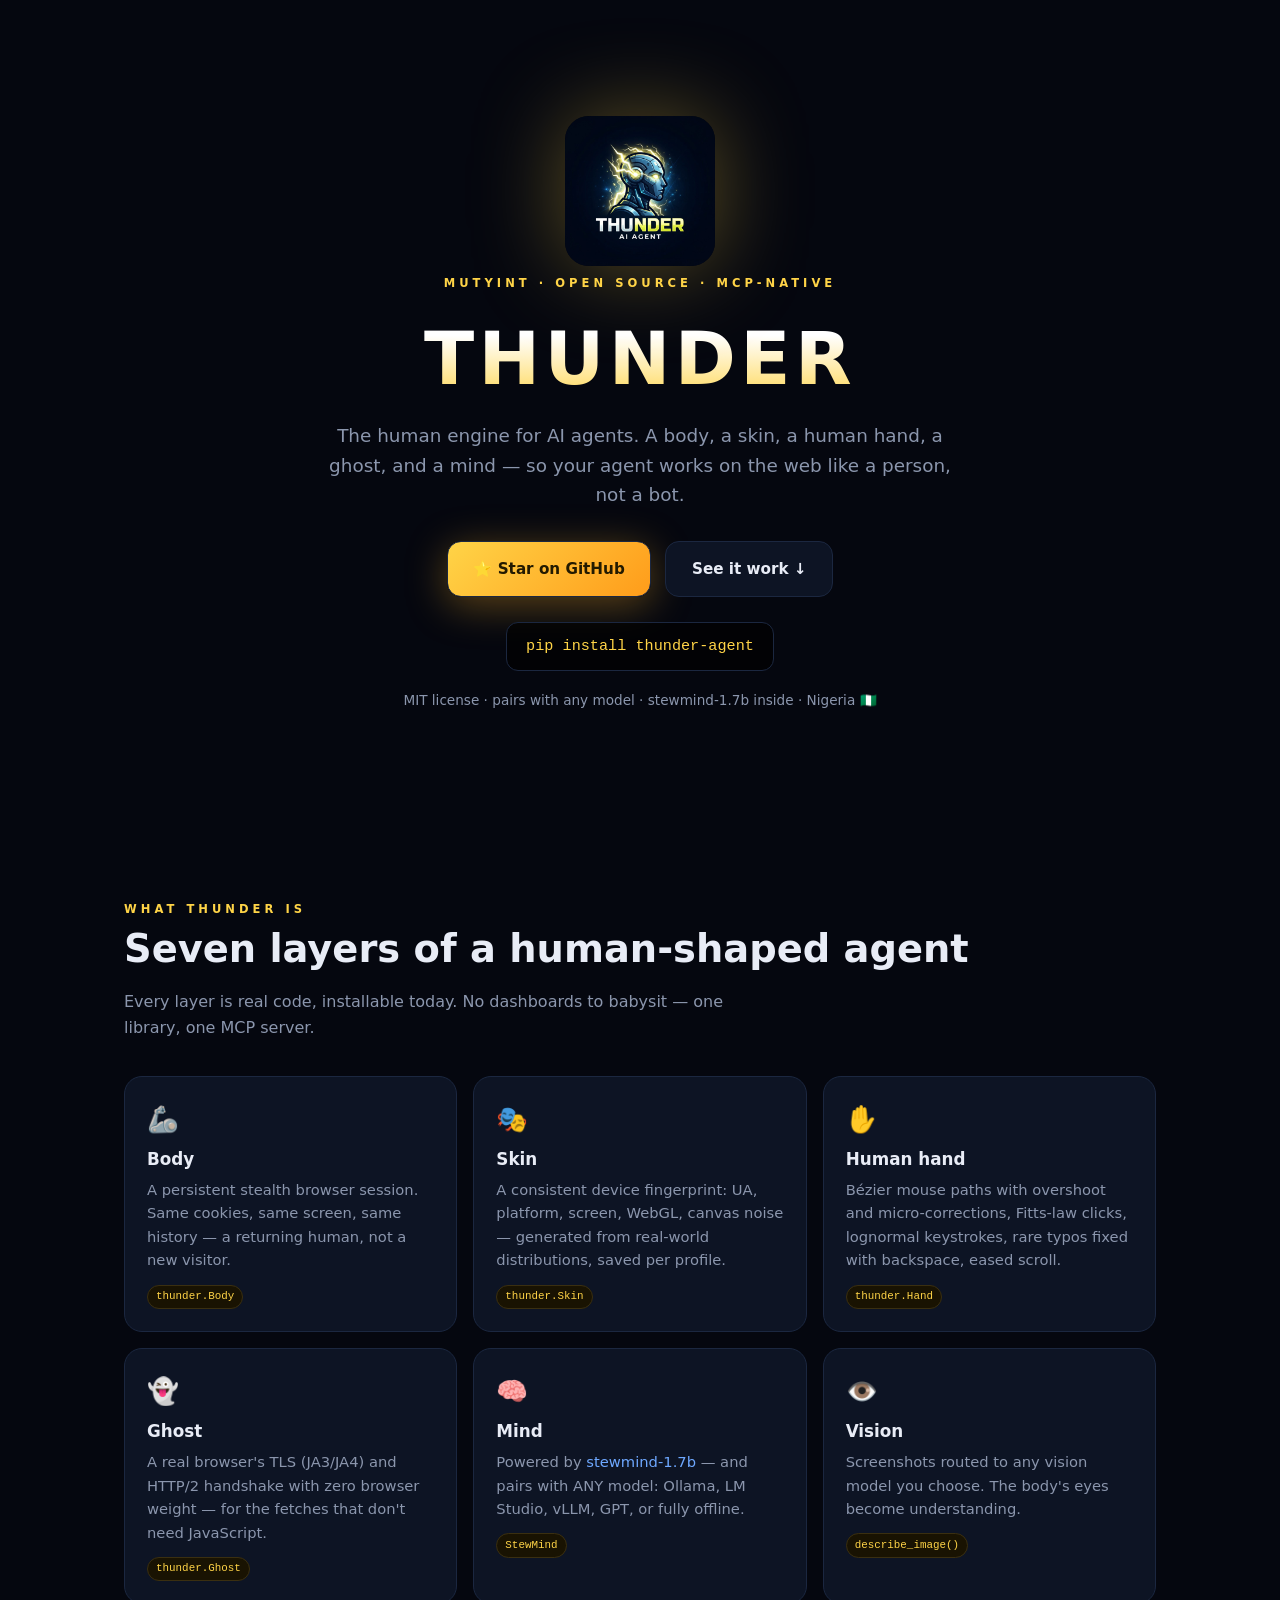
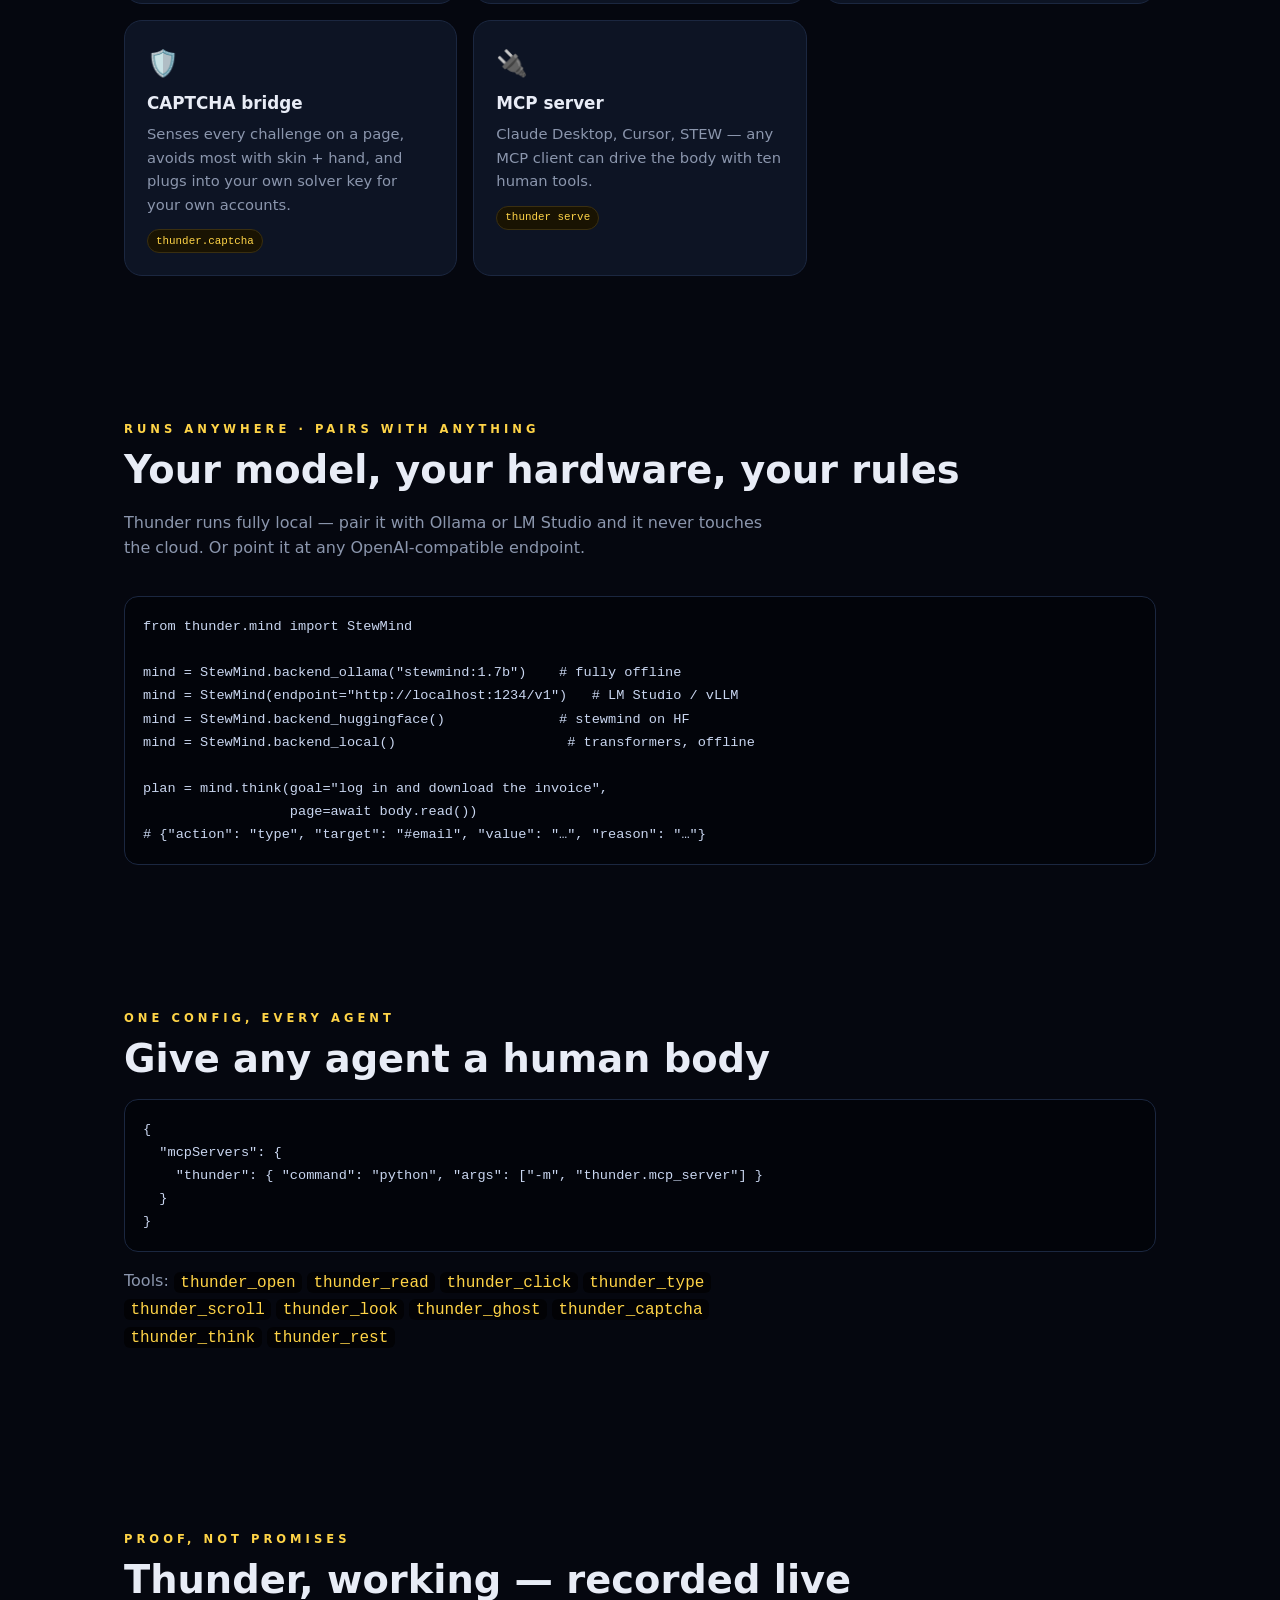
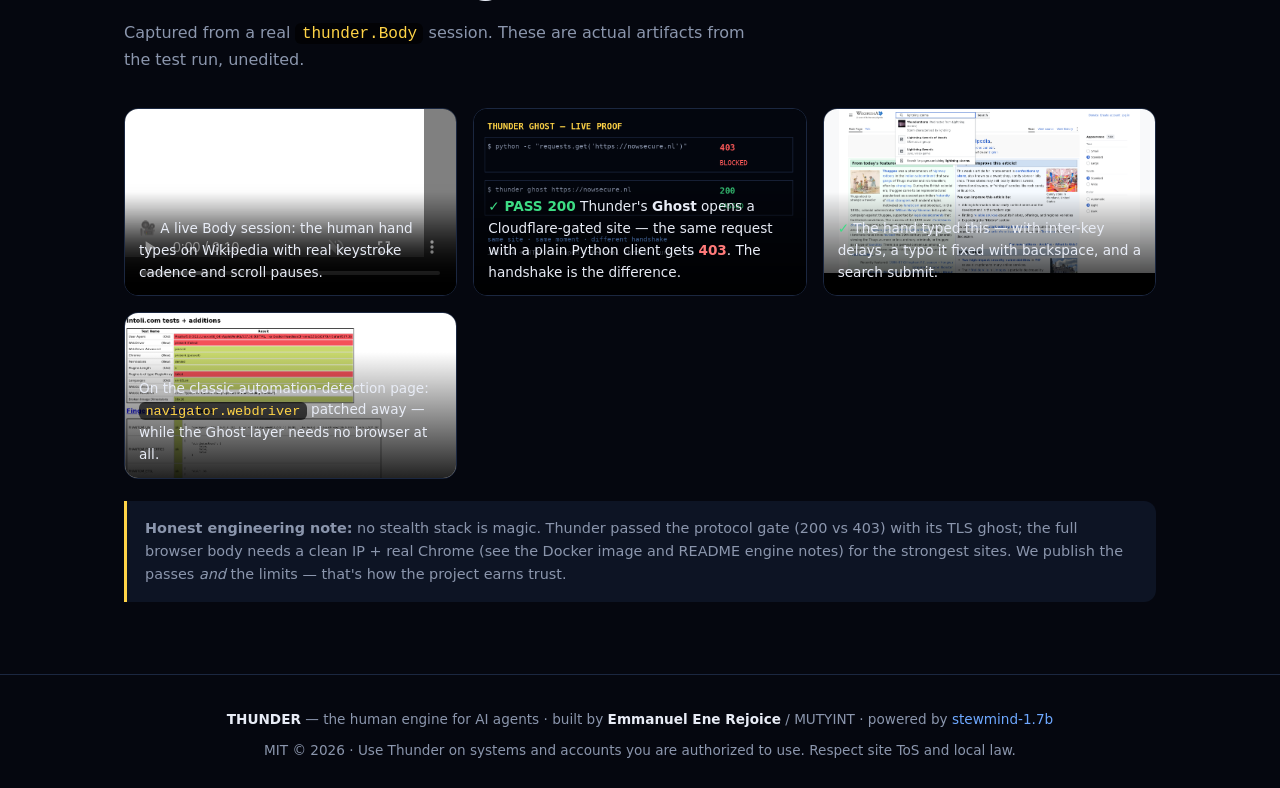
==== index.html @ de467d49 "thunder site" ====
<!DOCTYPE html>
<html lang="en">
<head>
<meta charset="utf-8">
<meta name="viewport" content="width=device-width, initial-scale=1">
<title>THUNDER — The Human Engine for AI Agents</title>
<meta name="description" content="Thunder gives AI agents a human body: a stealth browser, a human hand, a browser-true TLS ghost, a CAPTCHA bridge, and a mind powered by stewmind-1.7b. MCP-native. Open source.">
<link rel="icon" href="assets/thunder-logo.png">
<style>
  :root{
    --bg:#05070f; --bg2:#0a0f1e; --panel:#0d1424; --line:#1b2740;
    --txt:#e8ecf6; --dim:#8b96ad; --bolt:#ffd447; --volt:#6ea8ff; --ok:#3ddc84;
    --mono: ui-monospace,Menlo,Consolas,monospace;
  }
  *{margin:0;padding:0;box-sizing:border-box}
  html{scroll-behavior:smooth}
  body{background:var(--bg);color:var(--txt);font-family:Inter,system-ui,-apple-system,Segoe UI,sans-serif;line-height:1.6;overflow-x:hidden}
  .wrap{max-width:1080px;margin:0 auto;padding:0 24px}
  a{color:var(--volt);text-decoration:none}
  a:hover{color:var(--bolt)}
  .kicker{letter-spacing:.35em;font-size:.72rem;color:var(--bolt);text-transform:uppercase;font-weight:700}
  /* ── hero ─────────────────────────────── */
  header{position:relative;min-height:92vh;display:flex;align-items:center;text-align:center;overflow:hidden}
  #storm{position:absolute;inset:0;z-index:0}
  .hero-in{position:relative;z-index:2;width:100%}
  .hero-in img.logo{width:150px;border-radius:24px;box-shadow:0 0 90px rgba(255,212,71,.35);animation:pulse 4s ease-in-out infinite}
  @keyframes pulse{50%{transform:scale(1.04);box-shadow:0 0 140px rgba(255,212,71,.55)}}
  h1{font-size:clamp(2.4rem,7vw,4.6rem);font-weight:900;letter-spacing:.06em;margin:.5rem 0 .2rem;
     background:linear-gradient(180deg,#fff 30%,#ffd447 90%);-webkit-background-clip:text;background-clip:text;color:transparent}
  .tag{color:var(--dim);font-size:1.15rem;max-width:640px;margin:0 auto}
  .cta{margin-top:2rem;display:flex;gap:14px;justify-content:center;flex-wrap:wrap}
  .btn{padding:.9rem 1.6rem;border-radius:14px;font-weight:700;font-size:.95rem;transition:.2s;border:1px solid var(--line)}
  .btn.primary{background:linear-gradient(135deg,#ffd447,#ff9c1a);color:#231a00;box-shadow:0 8px 40px rgba(255,180,40,.35)}
  .btn.primary:hover{transform:translateY(-2px)}
  .btn.ghost{background:var(--panel);color:var(--txt)}
  .btn.ghost:hover{border-color:var(--bolt)}
  .install{margin-top:1.6rem;display:inline-block;font-family:var(--mono);background:#000a; border:1px solid var(--line);padding:.7rem 1.2rem;border-radius:12px;color:var(--bolt);font-size:.95rem}
  .badges{margin-top:1.2rem;color:var(--dim);font-size:.85rem}
  /* ── sections ─────────────────────────── */
  section{padding:72px 0}
  h2{font-size:clamp(1.6rem,4vw,2.4rem);font-weight:850;margin-bottom:.6rem}
  .sub{color:var(--dim);max-width:640px;margin-bottom:2.2rem}
  .grid{display:grid;grid-template-columns:repeat(auto-fit,minmax(280px,1fr));gap:16px}
  .card{background:var(--panel);border:1px solid var(--line);border-radius:18px;padding:22px;transition:.25s}
  .card:hover{transform:translateY(-4px);border-color:#2b3f6e;box-shadow:0 18px 50px #0009}
  .card .emoji{font-size:1.6rem}
  .card h3{font-size:1.05rem;margin:.4rem 0 .3rem}
  .card p{color:var(--dim);font-size:.92rem}
  .tagchip{display:inline-block;font-family:var(--mono);font-size:.68rem;color:var(--bolt);border:1px solid #3a2f10;background:#191302;padding:.15rem .5rem;border-radius:99px;margin-top:.8rem}
  pre{background:#02040a;border:1px solid var(--line);border-radius:14px;padding:18px;overflow:auto;font-family:var(--mono);font-size:.85rem;color:#c9d6f0;line-height:1.7}
  code.inline{font-family:var(--mono);color:var(--bolt);background:#000a;padding:.1rem .4rem;border-radius:6px}
  /* ── proofs ──────────────────────────── */
  .shots{display:grid;grid-template-columns:repeat(auto-fit,minmax(260px,1fr));gap:16px}
  .shot{position:relative;border-radius:14px;overflow:hidden;border:1px solid var(--line);background:#000}
  .shot img,.shot video{width:100%;display:block}
  .shot .cap{position:absolute;bottom:0;left:0;right:0;background:linear-gradient(transparent,#000d);padding:26px 14px 12px;font-size:.85rem}
  .ok-chip{color:var(--ok);font-weight:700}
  .fail-chip{color:#ff7a7a;font-weight:700}
  video{filter:saturate(1.1)}
  .note{border-left:3px solid var(--bolt);background:var(--panel);padding:16px 18px;border-radius:0 12px 12px 0;color:var(--dim);font-size:.9rem;margin-top:1.4rem}
  footer{border-top:1px solid var(--line);padding:34px 0;color:var(--dim);font-size:.85rem;text-align:center}
  footer b{color:var(--txt)}
  .float{animation:float 7s ease-in-out infinite}
  @keyframes float{50%{transform:translateY(-12px)}}
</style>
</head>
<body>
<canvas id="storm"></canvas>
<header>
  <div class="wrap hero-in">
    <img class="logo float" src="assets/thunder-logo.png" alt="Thunder logo">
    <div class="kicker">MUTYINT · OPEN SOURCE · MCP-NATIVE</div>
    <h1>THUNDER</h1>
    <p class="tag">The human engine for AI agents. A body, a skin, a human hand, a ghost, and a mind — so your agent works on the web like a person, not a bot.</p>
    <div class="cta">
      <a class="btn primary" href="https://github.com/emmanuelerogian723-alt/thunder" target="_blank">⭐ Star on GitHub</a>
      <a class="btn ghost" href="#proofs">See it work ↓</a>
    </div>
    <div class="install">pip install thunder-agent</div>
    <div class="badges">MIT license · pairs with any model · stewmind-1.7b inside · Nigeria 🇳🇬</div>
  </div>
</header>

<section id="layers">
  <div class="wrap">
    <div class="kicker">WHAT THUNDER IS</div>
    <h2>Seven layers of a human-shaped agent</h2>
    <p class="sub">Every layer is real code, installable today. No dashboards to babysit — one library, one MCP server.</p>
    <div class="grid">
      <div class="card"><div class="emoji">🦾</div><h3>Body</h3><p>A persistent stealth browser session. Same cookies, same screen, same history — a returning human, not a new visitor.</p><span class="tagchip">thunder.Body</span></div>
      <div class="card"><div class="emoji">🎭</div><h3>Skin</h3><p>A consistent device fingerprint: UA, platform, screen, WebGL, canvas noise — generated from real-world distributions, saved per profile.</p><span class="tagchip">thunder.Skin</span></div>
      <div class="card"><div class="emoji">✋</div><h3>Human hand</h3><p>Bézier mouse paths with overshoot and micro-corrections, Fitts-law clicks, lognormal keystrokes, rare typos fixed with backspace, eased scroll.</p><span class="tagchip">thunder.Hand</span></div>
      <div class="card"><div class="emoji">👻</div><h3>Ghost</h3><p>A real browser's TLS (JA3/JA4) and HTTP/2 handshake with zero browser weight — for the fetches that don't need JavaScript.</p><span class="tagchip">thunder.Ghost</span></div>
      <div class="card"><div class="emoji">🧠</div><h3>Mind</h3><p>Powered by <a href="https://huggingface.co/Erog0291/stewmind-1.7b" target="_blank">stewmind-1.7b</a> — and pairs with ANY model: Ollama, LM Studio, vLLM, GPT, or fully offline.</p><span class="tagchip">StewMind</span></div>
      <div class="card"><div class="emoji">👁️</div><h3>Vision</h3><p>Screenshots routed to any vision model you choose. The body's eyes become understanding.</p><span class="tagchip">describe_image()</span></div>
      <div class="card"><div class="emoji">🛡️</div><h3>CAPTCHA bridge</h3><p>Senses every challenge on a page, avoids most with skin + hand, and plugs into your own solver key for your own accounts.</p><span class="tagchip">thunder.captcha</span></div>
      <div class="card"><div class="emoji">🔌</div><h3>MCP server</h3><p>Claude Desktop, Cursor, STEW — any MCP client can drive the body with ten human tools.</p><span class="tagchip">thunder serve</span></div>
    </div>
  </div>
</section>

<section id="pair">
  <div class="wrap">
    <div class="kicker">RUNS ANYWHERE · PAIRS WITH ANYTHING</div>
    <h2>Your model, your hardware, your rules</h2>
    <p class="sub">Thunder runs fully local — pair it with Ollama or LM Studio and it never touches the cloud. Or point it at any OpenAI-compatible endpoint.</p>
    <pre>from thunder.mind import StewMind

mind = StewMind.backend_ollama("stewmind:1.7b")    # fully offline
mind = StewMind(endpoint="http://localhost:1234/v1")   # LM Studio / vLLM
mind = StewMind.backend_huggingface()              # stewmind on HF
mind = StewMind.backend_local()                     # transformers, offline

plan = mind.think(goal="log in and download the invoice",
                  page=await body.read())
# {"action": "type", "target": "#email", "value": "…", "reason": "…"}</pre>
  </div>
</section>

<section id="mcp">
  <div class="wrap">
    <div class="kicker">ONE CONFIG, EVERY AGENT</div>
    <h2>Give any agent a human body</h2>
    <pre>{
  "mcpServers": {
    "thunder": { "command": "python", "args": ["-m", "thunder.mcp_server"] }
  }
}</pre>
    <p class="sub" style="margin-top:1rem">Tools: <code class="inline">thunder_open</code> <code class="inline">thunder_read</code> <code class="inline">thunder_click</code> <code class="inline">thunder_type</code> <code class="inline">thunder_scroll</code> <code class="inline">thunder_look</code> <code class="inline">thunder_ghost</code> <code class="inline">thunder_captcha</code> <code class="inline">thunder_think</code> <code class="inline">thunder_rest</code></p>
  </div>
</section>

<section id="proofs">
  <div class="wrap">
    <div class="kicker">PROOF, NOT PROMISES</div>
    <h2>Thunder, working — recorded live</h2>
    <p class="sub">Captured from a real <code class="inline">thunder.Body</code> session. These are actual artifacts from the test run, unedited.</p>
    <div class="shots">
      <div class="shot"><video src="assets/thunder_session.webm" controls muted playsinline></video><div class="cap">🎥 A live Body session: the human hand types on Wikipedia with real keystroke cadence and scroll pauses.</div></div>
      <div class="shot"><img src="assets/proof_cloudflare.png" alt="ghost vs plain client"><div class="cap"><span class="ok-chip">✓ PASS 200</span> Thunder's <b>Ghost</b> opens a Cloudflare-gated site — the same request with a plain Python client gets <span class="fail-chip">403</span>. The handshake is the difference.</div></div>
      <div class="shot"><img src="assets/proof_hand.png" alt="human hand typing"><div class="cap"><span class="ok-chip">✓</span> The hand typed this — with inter-key delays, a typo it fixed with backspace, and a search submit.</div></div>
      <div class="shot"><img src="assets/proof_detection.png" alt="detection page"><div class="cap">On the classic automation-detection page: <code class="inline">navigator.webdriver</code> patched away — while the Ghost layer needs no browser at all.</div></div>
    </div>
    <div class="note"><b>Honest engineering note:</b> no stealth stack is magic. Thunder passed the protocol gate (200 vs 403) with its TLS ghost; the full browser body needs a clean IP + real Chrome (see the Docker image and README engine notes) for the strongest sites. We publish the passes <i>and</i> the limits — that's how the project earns trust.</div>
  </div>
</section>

<footer>
  <div class="wrap">
    <p><b>THUNDER</b> — the human engine for AI agents · built by <b>Emmanuel Ene Rejoice</b> / MUTYINT · powered by <a href="https://huggingface.co/Erog0291/stewmind-1.7b" target="_blank">stewmind-1.7b</a></p>
    <p style="margin-top:.6rem">MIT © 2026 · Use Thunder on systems and accounts you are authorized to use. Respect site ToS and local law.</p>
  </div>
</footer>

<script>
// ── animated storm behind the hero ──────────────────────────
const cv = document.getElementById('storm'), ctx = cv.getContext('2d');
let bolts = [], W, H;
function resize(){ W = cv.width = innerWidth; H = cv.height = document.querySelector('header').offsetHeight; }
addEventListener('resize', resize); resize();
function spawnBolt(){
  const x = Math.random()*W;
  const pts = [[x, 0]]; let px = x, py = 0;
  while (py < H){ py += 24 + Math.random()*40; px += (Math.random()-0.5)*70; pts.push([px, py]); }
  bolts.push({pts, life: 1});
  if (Math.random() < 0.4) setTimeout(spawnBolt, 90);
}
function tick(){
  ctx.clearRect(0,0,W,H);
  ctx.globalCompositeOperation = 'lighter';
  bolts = bolts.filter(b => b.life > 0);
  for (const b of bolts){
    ctx.beginPath();
    b.pts.forEach(([x,y],i) => i ? ctx.lineTo(x,y) : ctx.moveTo(x,y));
    ctx.strokeStyle = `rgba(255,212,71,${b.life*0.55})`;
    ctx.lineWidth = 2; ctx.shadowColor = '#ffd447'; ctx.shadowBlur = 18;
    ctx.stroke();
    b.life -= 0.03;
  }
  ctx.shadowBlur = 0;
  requestAnimationFrame(tick);
}
setInterval(() => Math.random() < 0.5 && spawnBolt(), 900);
tick();
</script>
</body>
</html>
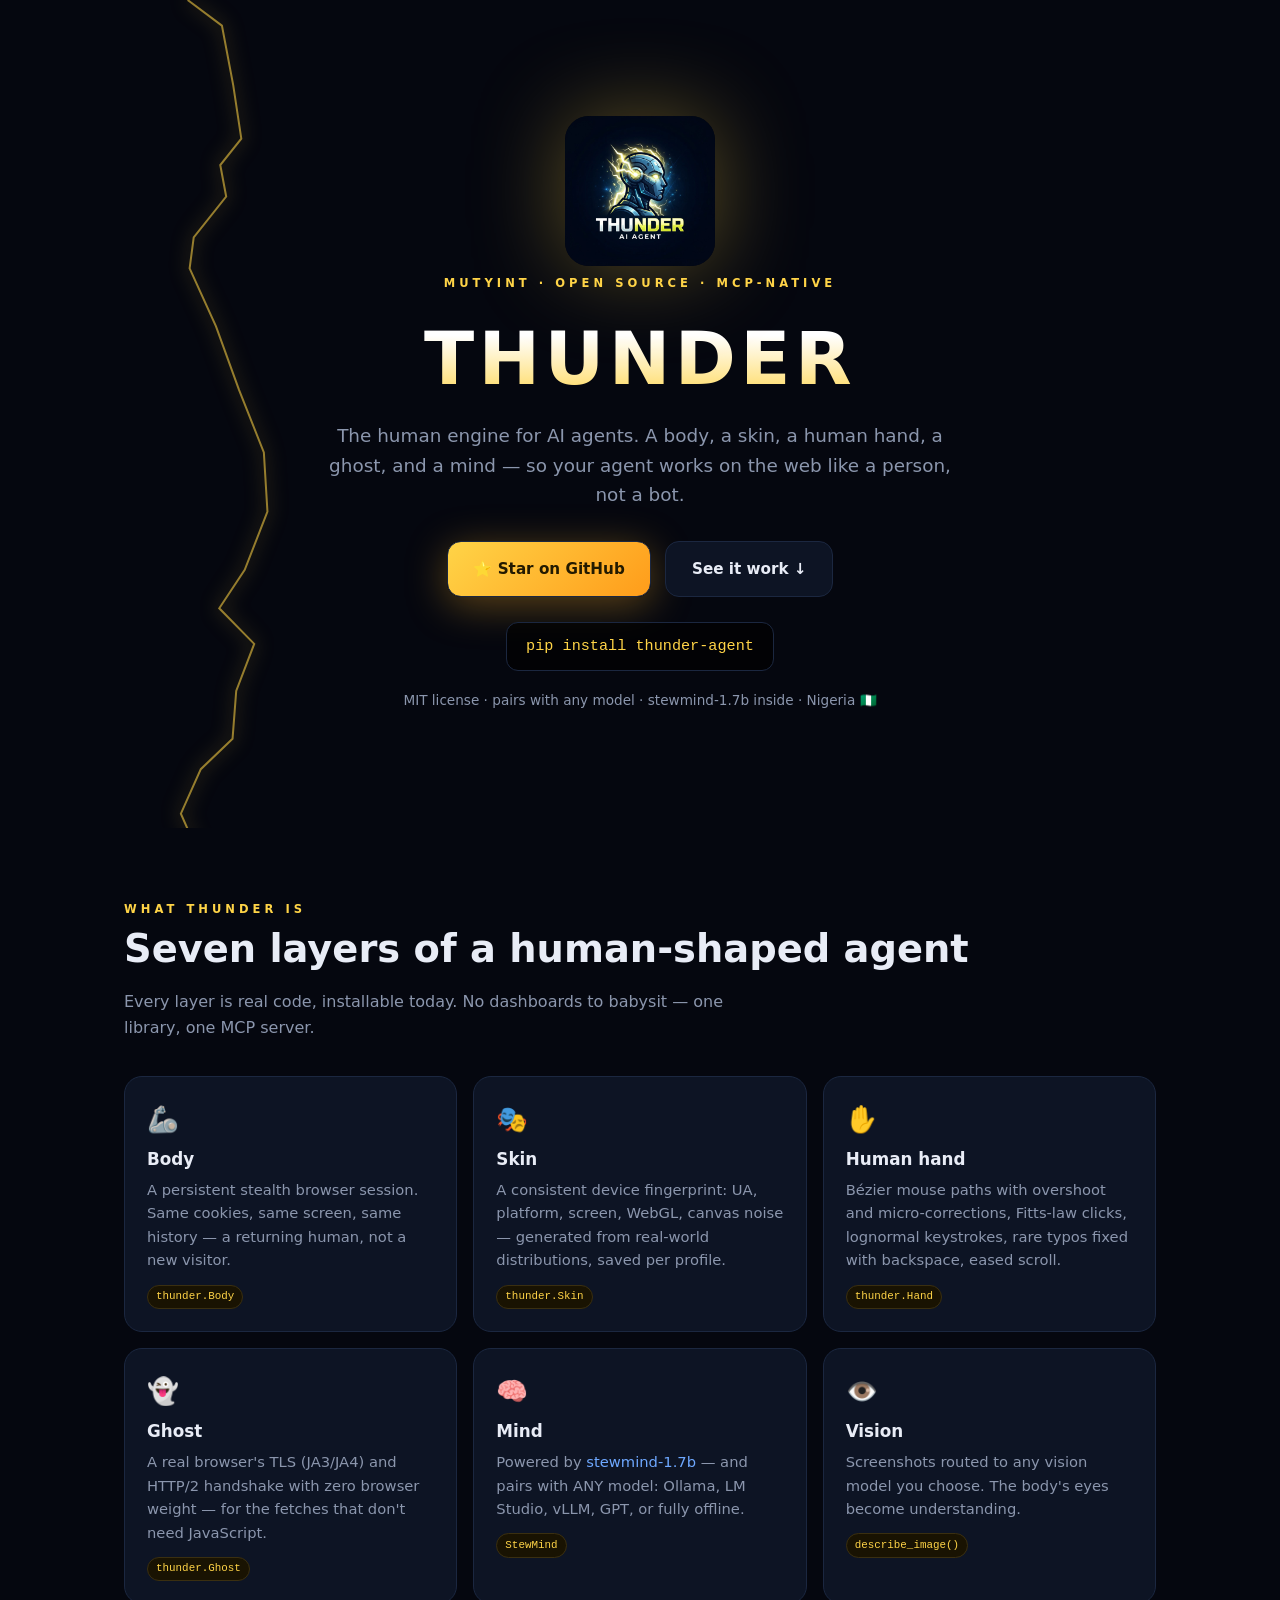
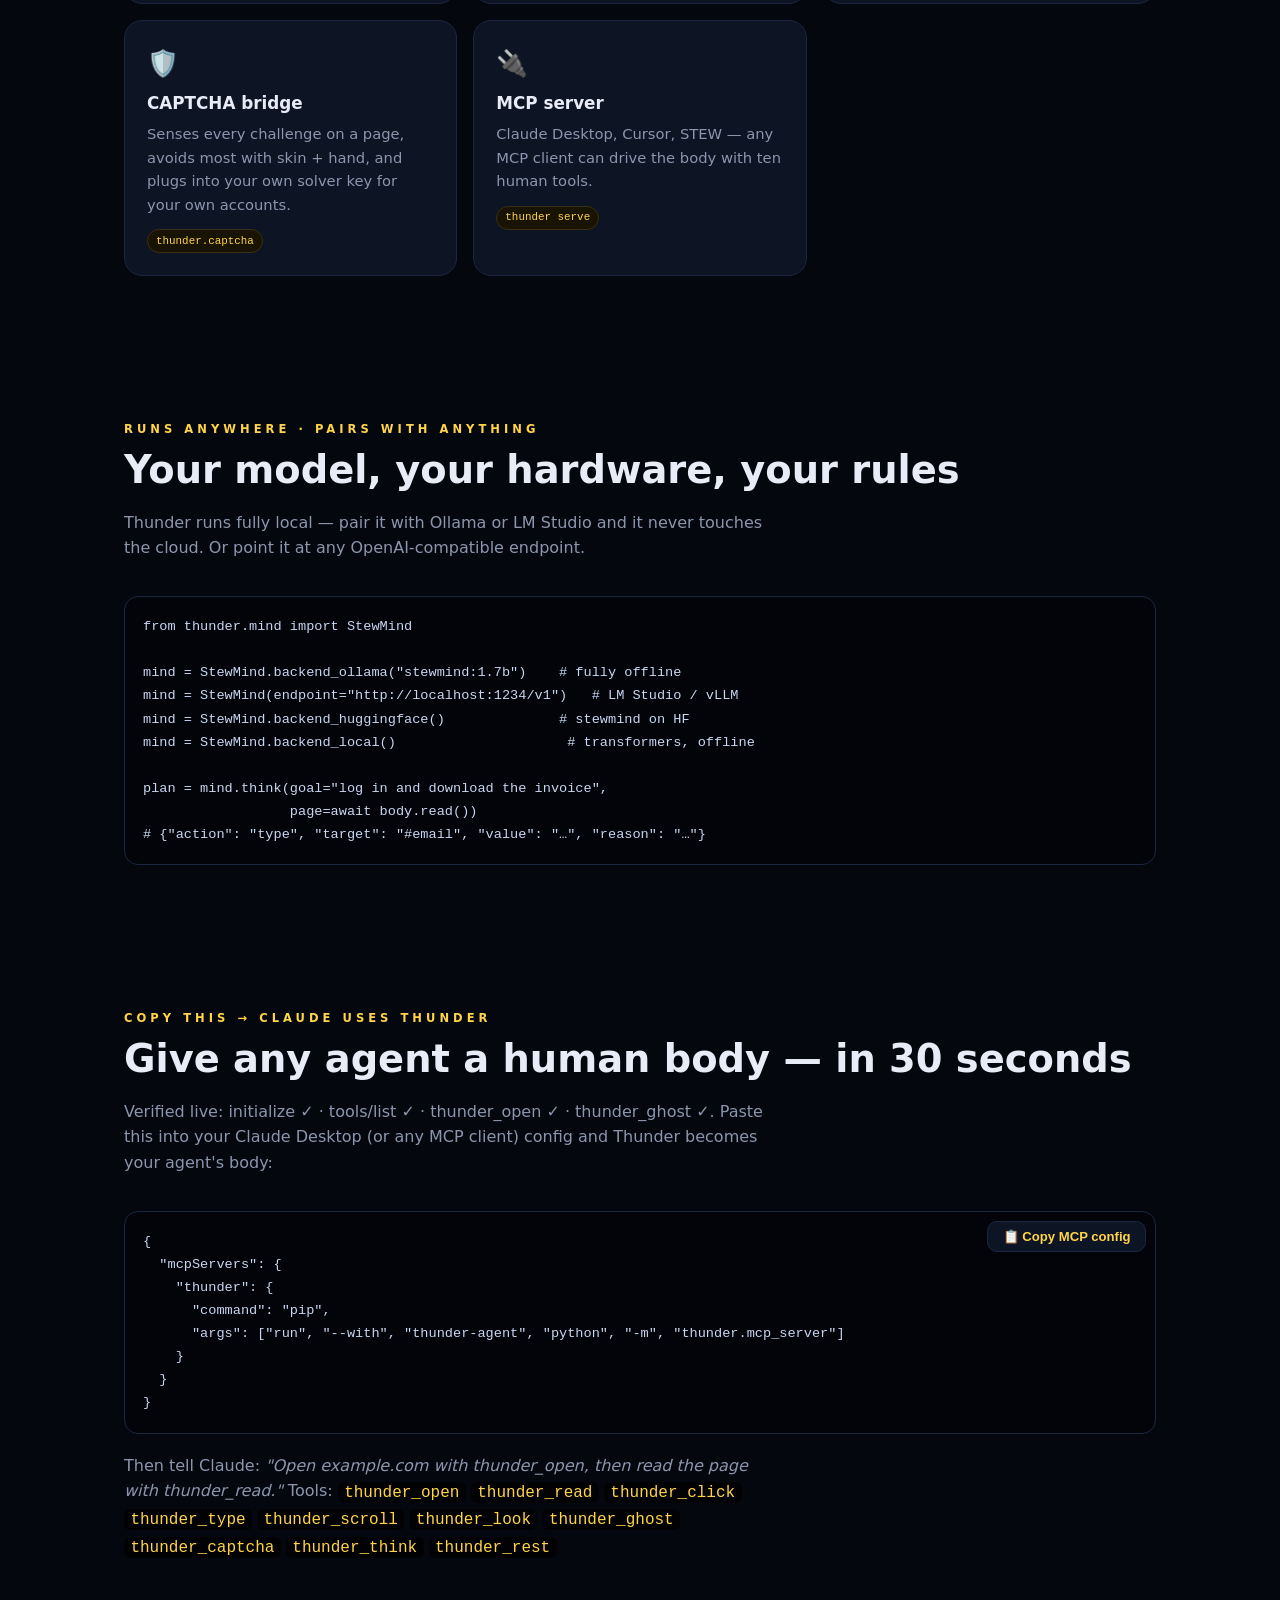
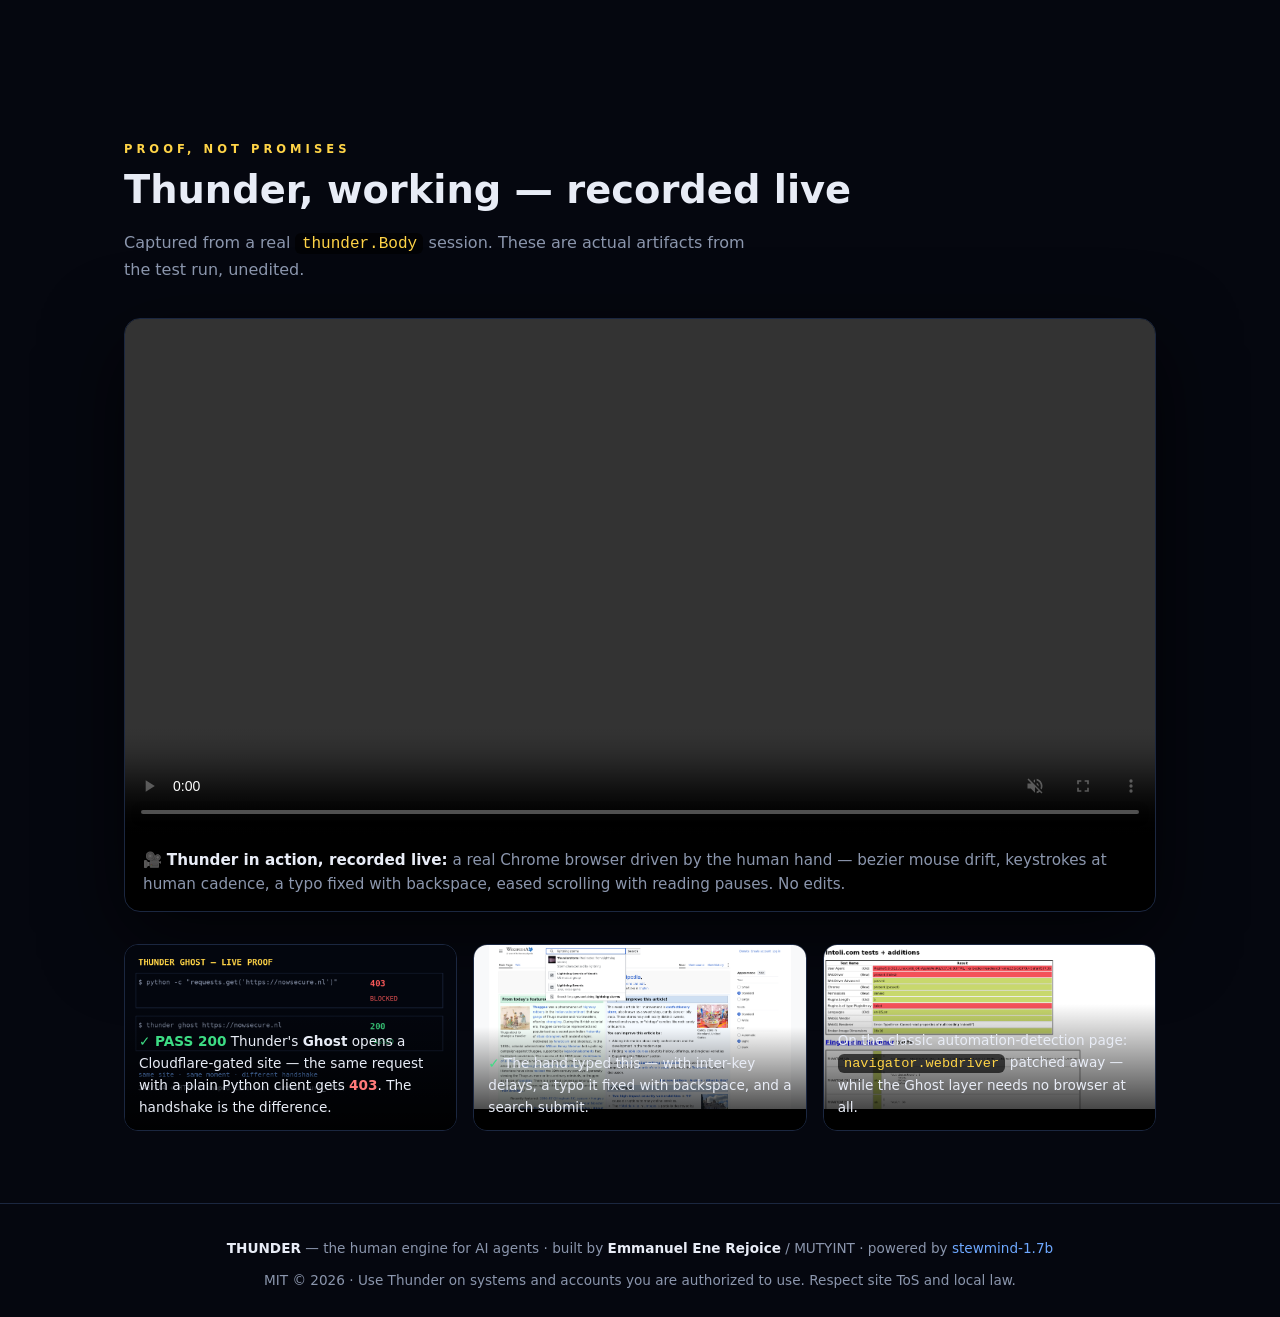
==== commit 0a06b0b1: "bigger video, no caption overlay, copyable MCP config" ====
--- a/index.html
+++ b/index.html
@@ -119,31 +119,53 @@
 
 <section id="mcp">
   <div class="wrap">
-    <div class="kicker">ONE CONFIG, EVERY AGENT</div>
-    <h2>Give any agent a human body</h2>
-    <pre>{
+    <div class="kicker">COPY THIS → CLAUDE USES THUNDER</div>
+    <h2>Give any agent a human body — in 30 seconds</h2>
+    <p class="sub">Verified live: initialize ✓ · tools/list ✓ · thunder_open ✓ · thunder_ghost ✓. Paste this into your Claude Desktop (or any MCP client) config and Thunder becomes your agent's body:</p>
+    <div class="copypaste"><pre id="mcpcfg">{
   "mcpServers": {
-    "thunder": { "command": "python", "args": ["-m", "thunder.mcp_server"] }
+    "thunder": {
+      "command": "pip",
+      "args": ["run", "--with", "thunder-agent", "python", "-m", "thunder.mcp_server"]
+    }
   }
-}</pre>
-    <p class="sub" style="margin-top:1rem">Tools: <code class="inline">thunder_open</code> <code class="inline">thunder_read</code> <code class="inline">thunder_click</code> <code class="inline">thunder_type</code> <code class="inline">thunder_scroll</code> <code class="inline">thunder_look</code> <code class="inline">thunder_ghost</code> <code class="inline">thunder_captcha</code> <code class="inline">thunder_think</code> <code class="inline">thunder_rest</code></p>
-  </div>
-</section>
+}</pre><button class="copybtn" onclick="copyCfg()">📋 Copy MCP config</button></div>
+    <p class="sub" style="margin-top:1.2rem">Then tell Claude: <i>"Open example.com with thunder_open, then read the page with thunder_read."</i> Tools: <code class="inline">thunder_open</code> <code class="inline">thunder_read</code> <code class="inline">thunder_click</code> <code class="inline">thunder_type</code> <code class="inline">thunder_scroll</code> <code class="inline">thunder_look</code> <code class="inline">thunder_ghost</code> <code class="inline">thunder_captcha</code> <code class="inline">thunder_think</code> <code class="inline">thunder_rest</code></p>
+  </div>
+  <style>
+    .copypaste{position:relative}
+    .copybtn{position:absolute;top:10px;right:10px;background:#0d1424;border:1px solid #1b2740;color:#ffd447;padding:.45rem .9rem;border-radius:10px;font-weight:700;cursor:pointer;font-size:.82rem}
+    .copybtn:hover{border-color:#ffd447}
+  </style>
+  <script>
+    function copyCfg(){
+      navigator.clipboard.writeText(document.getElementById('mcpcfg').textContent.trim());
+      const b=document.querySelector('.copybtn'); b.textContent='✓ Copied!';
+      setTimeout(()=>b.textContent='📋 Copy MCP config',1600);
+    }
+  </script>
+</section></section>
 
 <section id="proofs">
   <div class="wrap">
     <div class="kicker">PROOF, NOT PROMISES</div>
     <h2>Thunder, working — recorded live</h2>
     <p class="sub">Captured from a real <code class="inline">thunder.Body</code> session. These are actual artifacts from the test run, unedited.</p>
+    <div class="bigvideo">
+      <video src="assets/thunder_action.mp4" controls muted playsinline loop></video>
+      <p class="vidcap">🎥 <b>Thunder in action, recorded live:</b> a real Chrome browser driven by the human hand — bezier mouse drift, keystrokes at human cadence, a typo fixed with backspace, eased scrolling with reading pauses. No edits.</p>
+    </div>
+    <style>
+      .bigvideo{margin:1.4rem 0 2rem;border-radius:16px;overflow:hidden;border:1px solid #1b2740;background:#000;box-shadow:0 24px 80px #000a}
+      .bigvideo video{width:100%;display:block;min-height:auto}
+      .vidcap{color:#8b96ad;font-size:.95rem;padding:14px 18px;margin:0}
+      .vidcap b{color:#e8ecf6}
+    </style>
     <div class="shots">
-      <div class="shot"><video src="assets/thunder_session.webm" controls muted playsinline></video><div class="cap">🎥 A live Body session: the human hand types on Wikipedia with real keystroke cadence and scroll pauses.</div></div>
       <div class="shot"><img src="assets/proof_cloudflare.png" alt="ghost vs plain client"><div class="cap"><span class="ok-chip">✓ PASS 200</span> Thunder's <b>Ghost</b> opens a Cloudflare-gated site — the same request with a plain Python client gets <span class="fail-chip">403</span>. The handshake is the difference.</div></div>
       <div class="shot"><img src="assets/proof_hand.png" alt="human hand typing"><div class="cap"><span class="ok-chip">✓</span> The hand typed this — with inter-key delays, a typo it fixed with backspace, and a search submit.</div></div>
       <div class="shot"><img src="assets/proof_detection.png" alt="detection page"><div class="cap">On the classic automation-detection page: <code class="inline">navigator.webdriver</code> patched away — while the Ghost layer needs no browser at all.</div></div>
-    </div>
-    <div class="note"><b>Honest engineering note:</b> no stealth stack is magic. Thunder passed the protocol gate (200 vs 403) with its TLS ghost; the full browser body needs a clean IP + real Chrome (see the Docker image and README engine notes) for the strongest sites. We publish the passes <i>and</i> the limits — that's how the project earns trust.</div>
-  </div>
-</section>
+    </div></section>
 
 <footer>
   <div class="wrap">
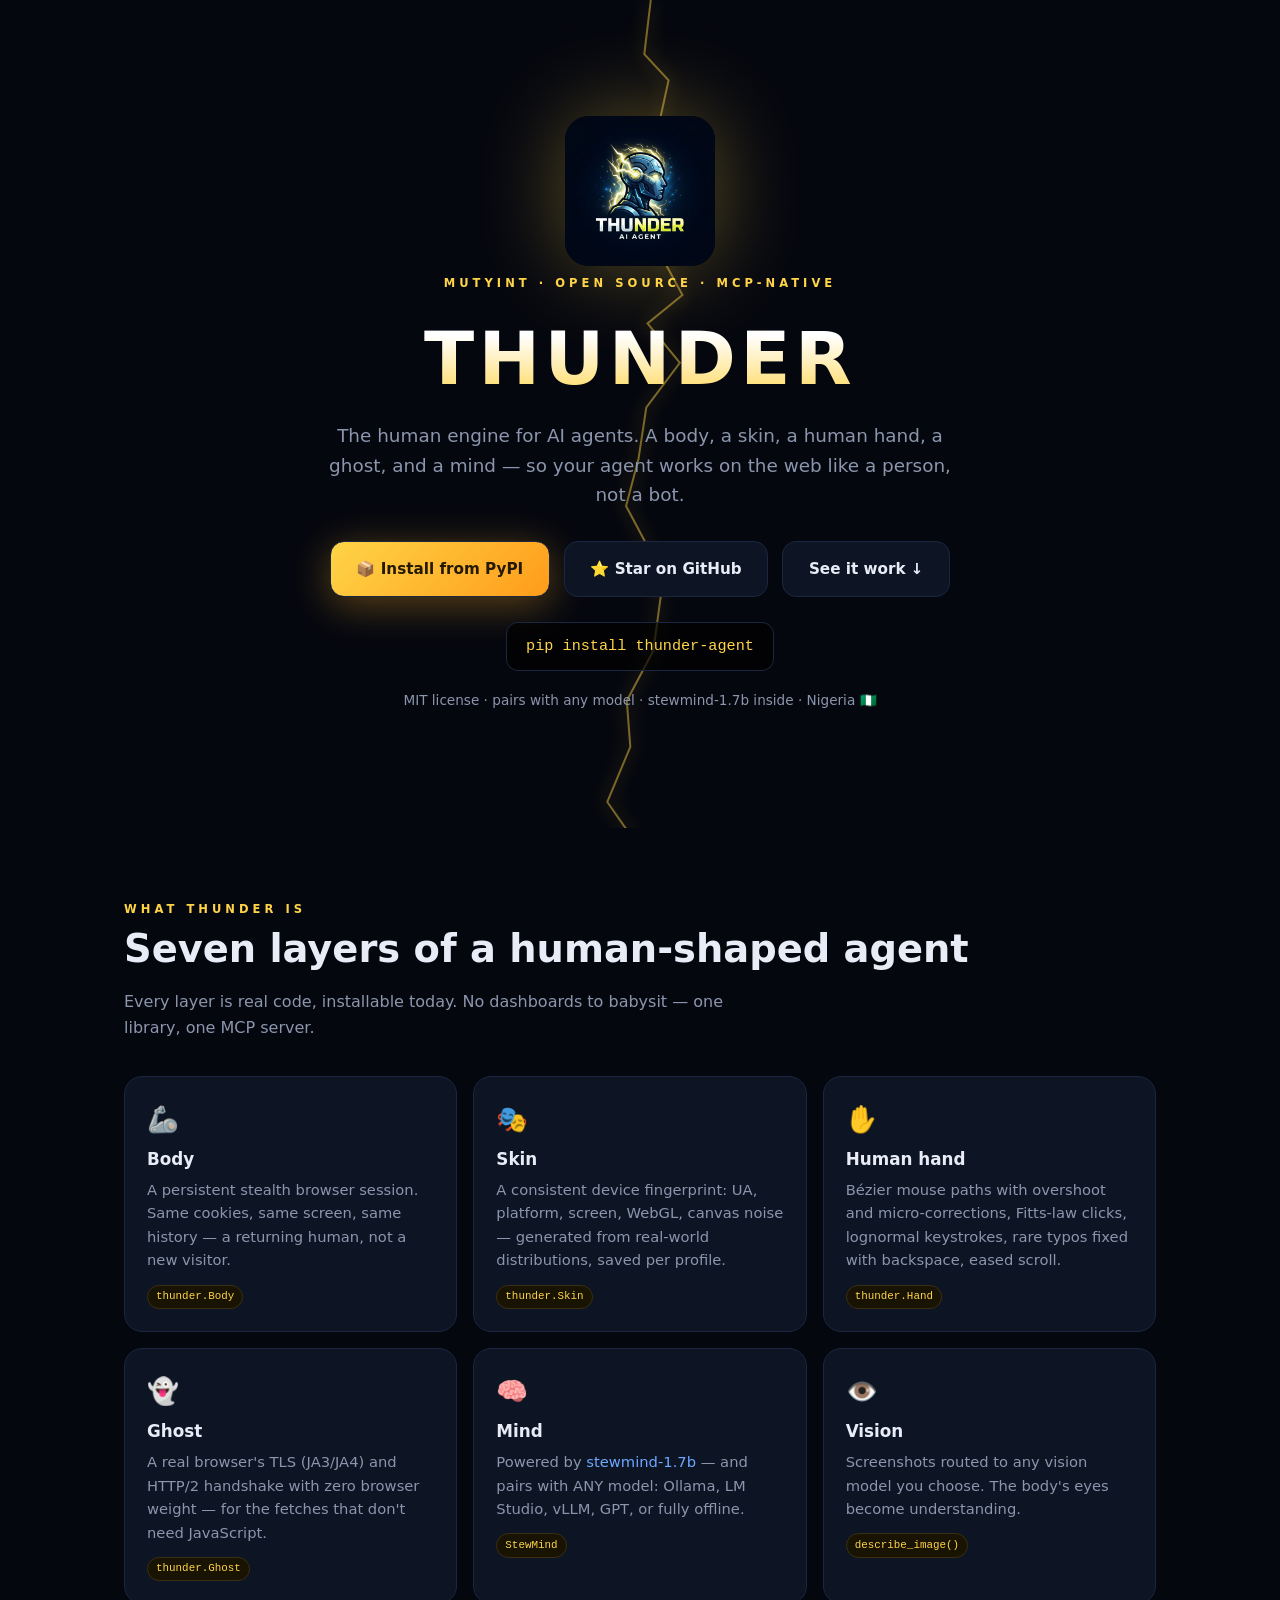
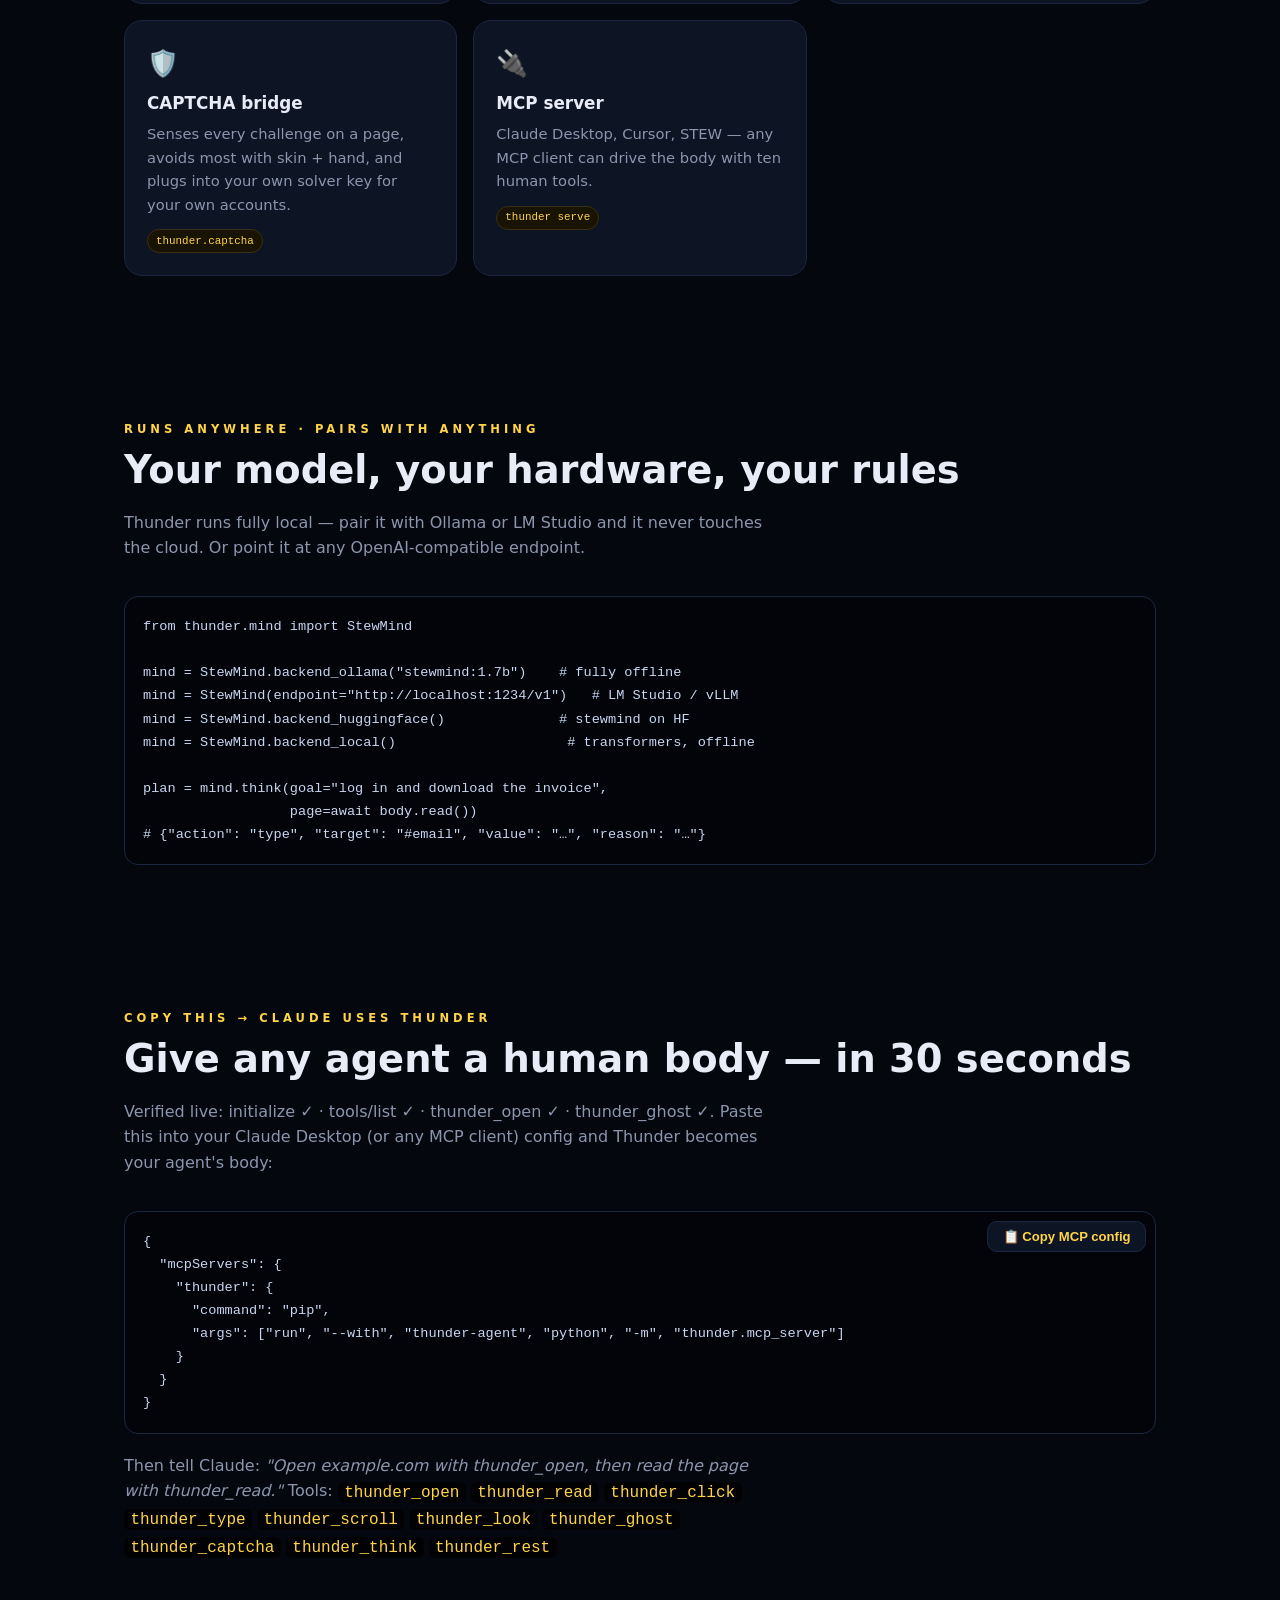
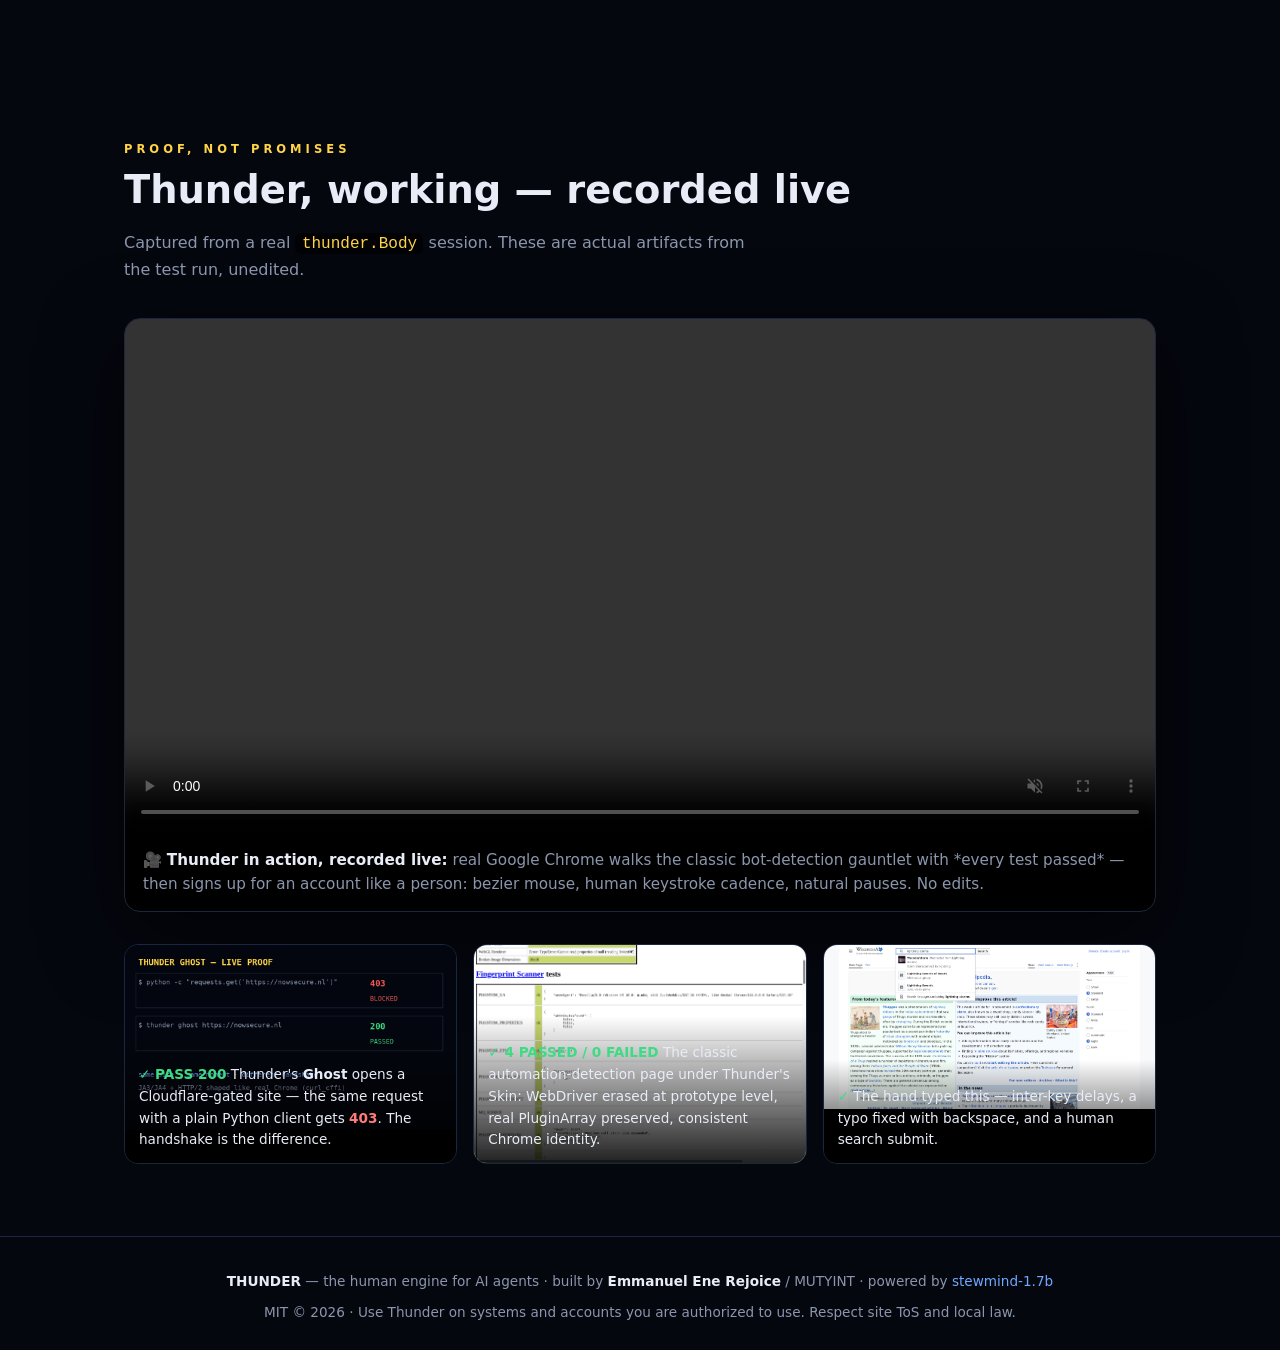
==== commit a2dc123b: "final proof video: detection gauntlet pass + human signup; PyPI CTA" ====
--- a/index.html
+++ b/index.html
@@ -73,7 +73,8 @@
     <h1>THUNDER</h1>
     <p class="tag">The human engine for AI agents. A body, a skin, a human hand, a ghost, and a mind — so your agent works on the web like a person, not a bot.</p>
     <div class="cta">
-      <a class="btn primary" href="https://github.com/emmanuelerogian723-alt/thunder" target="_blank">⭐ Star on GitHub</a>
+      <a class="btn primary" href="https://pypi.org/project/thunder-agent/" target="_blank">📦 Install from PyPI</a>
+      <a class="btn ghost" href="https://github.com/emmanuelerogian723-alt/thunder" target="_blank">⭐ Star on GitHub</a>
       <a class="btn ghost" href="#proofs">See it work ↓</a>
     </div>
     <div class="install">pip install thunder-agent</div>
@@ -153,7 +154,7 @@
     <p class="sub">Captured from a real <code class="inline">thunder.Body</code> session. These are actual artifacts from the test run, unedited.</p>
     <div class="bigvideo">
       <video src="assets/thunder_action.mp4" controls muted playsinline loop></video>
-      <p class="vidcap">🎥 <b>Thunder in action, recorded live:</b> a real Chrome browser driven by the human hand — bezier mouse drift, keystrokes at human cadence, a typo fixed with backspace, eased scrolling with reading pauses. No edits.</p>
+      <p class="vidcap">🎥 <b>Thunder in action, recorded live:</b> real Google Chrome walks the classic bot-detection gauntlet with *every test passed* — then signs up for an account like a person: bezier mouse, human keystroke cadence, natural pauses. No edits.</p>
     </div>
     <style>
       .bigvideo{margin:1.4rem 0 2rem;border-radius:16px;overflow:hidden;border:1px solid #1b2740;background:#000;box-shadow:0 24px 80px #000a}
@@ -163,8 +164,8 @@
     </style>
     <div class="shots">
       <div class="shot"><img src="assets/proof_cloudflare.png" alt="ghost vs plain client"><div class="cap"><span class="ok-chip">✓ PASS 200</span> Thunder's <b>Ghost</b> opens a Cloudflare-gated site — the same request with a plain Python client gets <span class="fail-chip">403</span>. The handshake is the difference.</div></div>
-      <div class="shot"><img src="assets/proof_hand.png" alt="human hand typing"><div class="cap"><span class="ok-chip">✓</span> The hand typed this — with inter-key delays, a typo it fixed with backspace, and a search submit.</div></div>
-      <div class="shot"><img src="assets/proof_detection.png" alt="detection page"><div class="cap">On the classic automation-detection page: <code class="inline">navigator.webdriver</code> patched away — while the Ghost layer needs no browser at all.</div></div>
+      <div class="shot"><img src="assets/proof_detection_pass.png" alt="detection page all passed"><div class="cap"><span class="ok-chip">✓ 4 PASSED / 0 FAILED</span> The classic automation-detection page under Thunder's Skin: WebDriver erased at prototype level, real PluginArray preserved, consistent Chrome identity.</div></div>
+      <div class="shot"><img src="assets/proof_hand.png" alt="human hand typing"><div class="cap"><span class="ok-chip">✓</span> The hand typed this — inter-key delays, a typo fixed with backspace, and a human search submit.</div></div>
     </div></section>
 
 <footer>
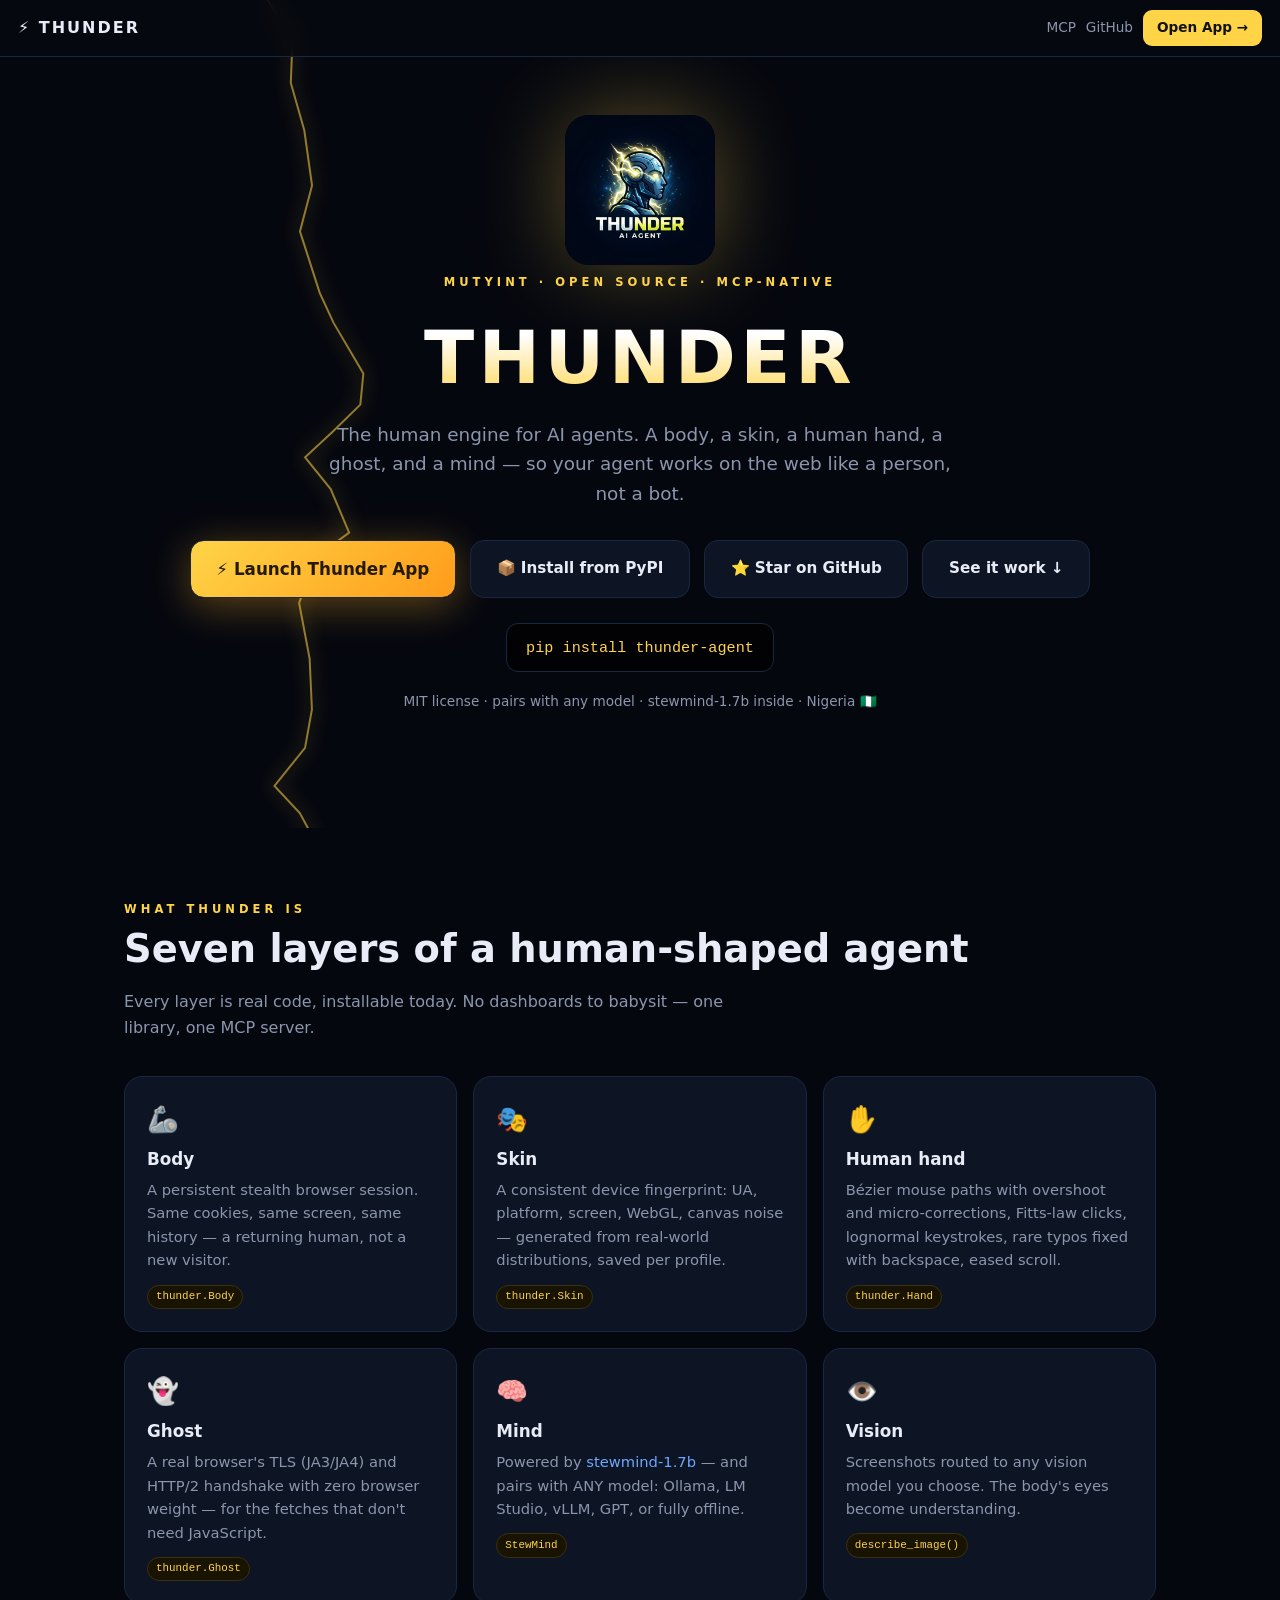
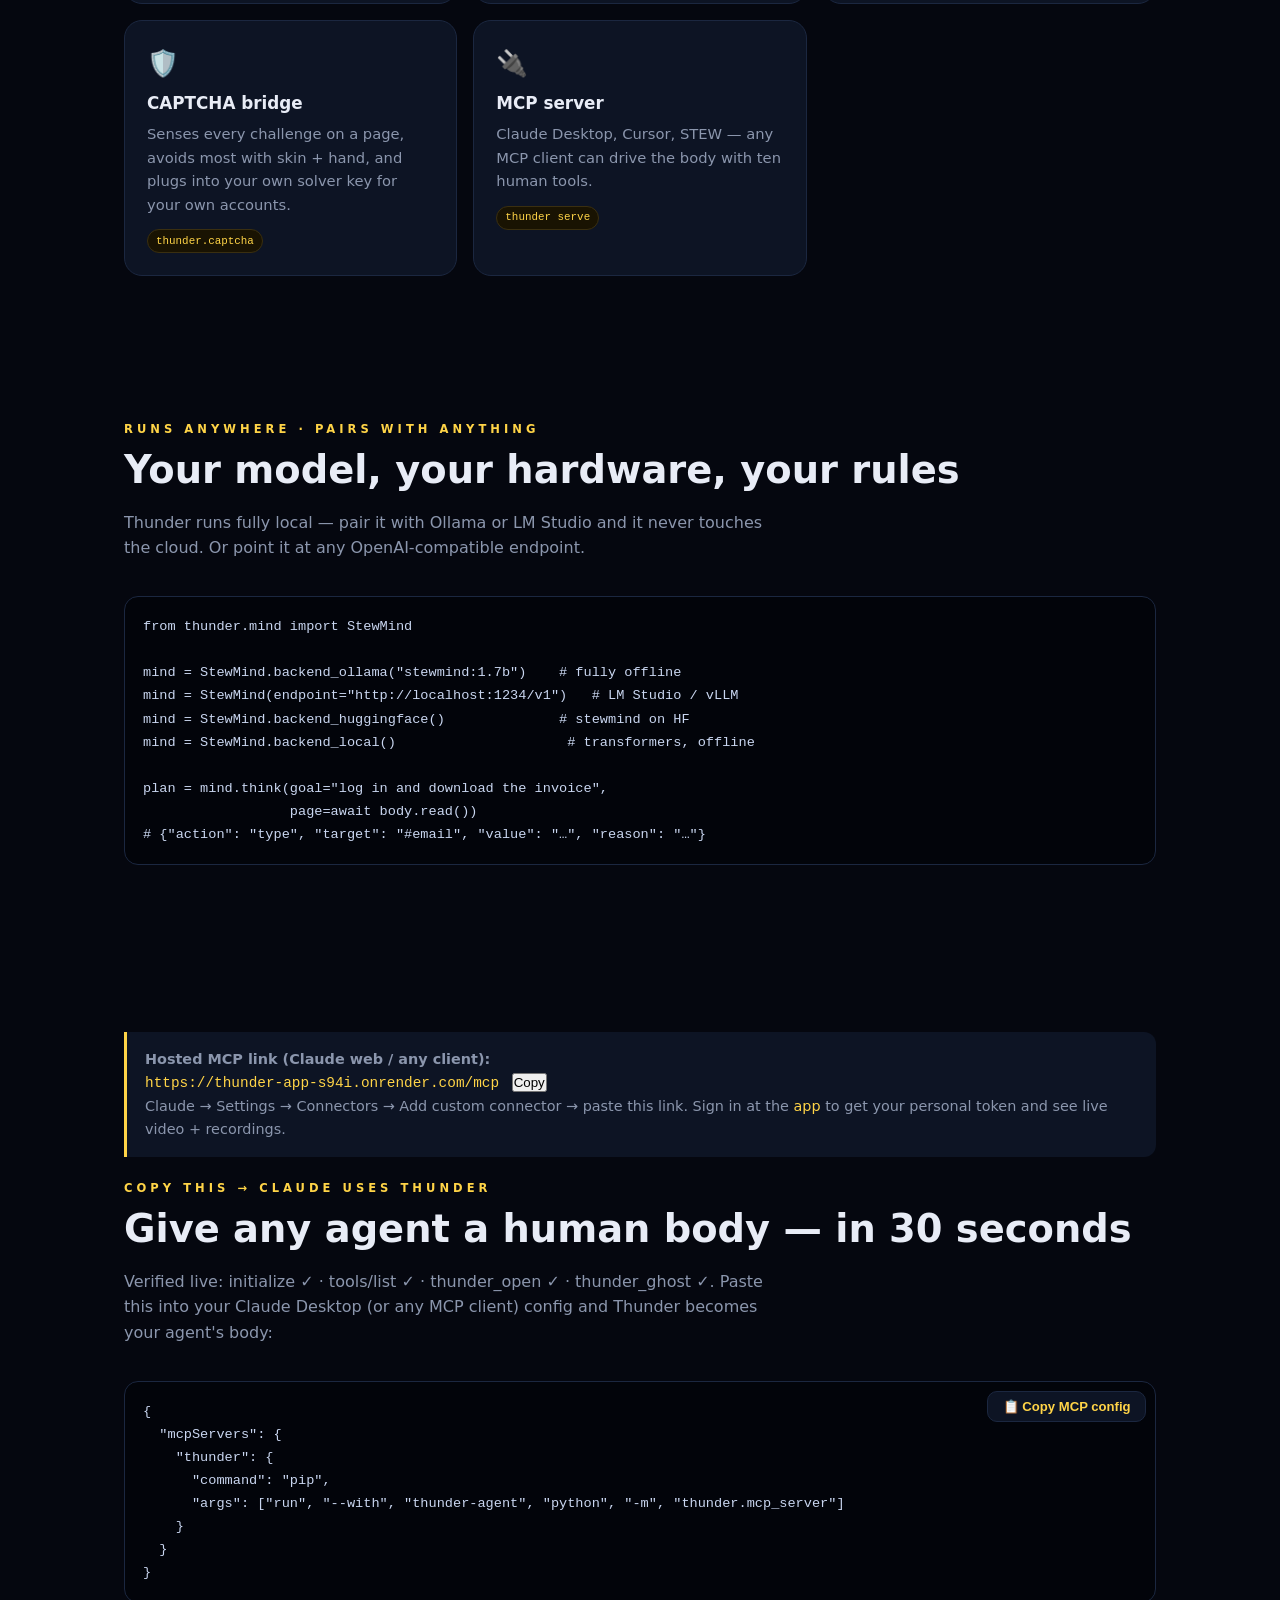
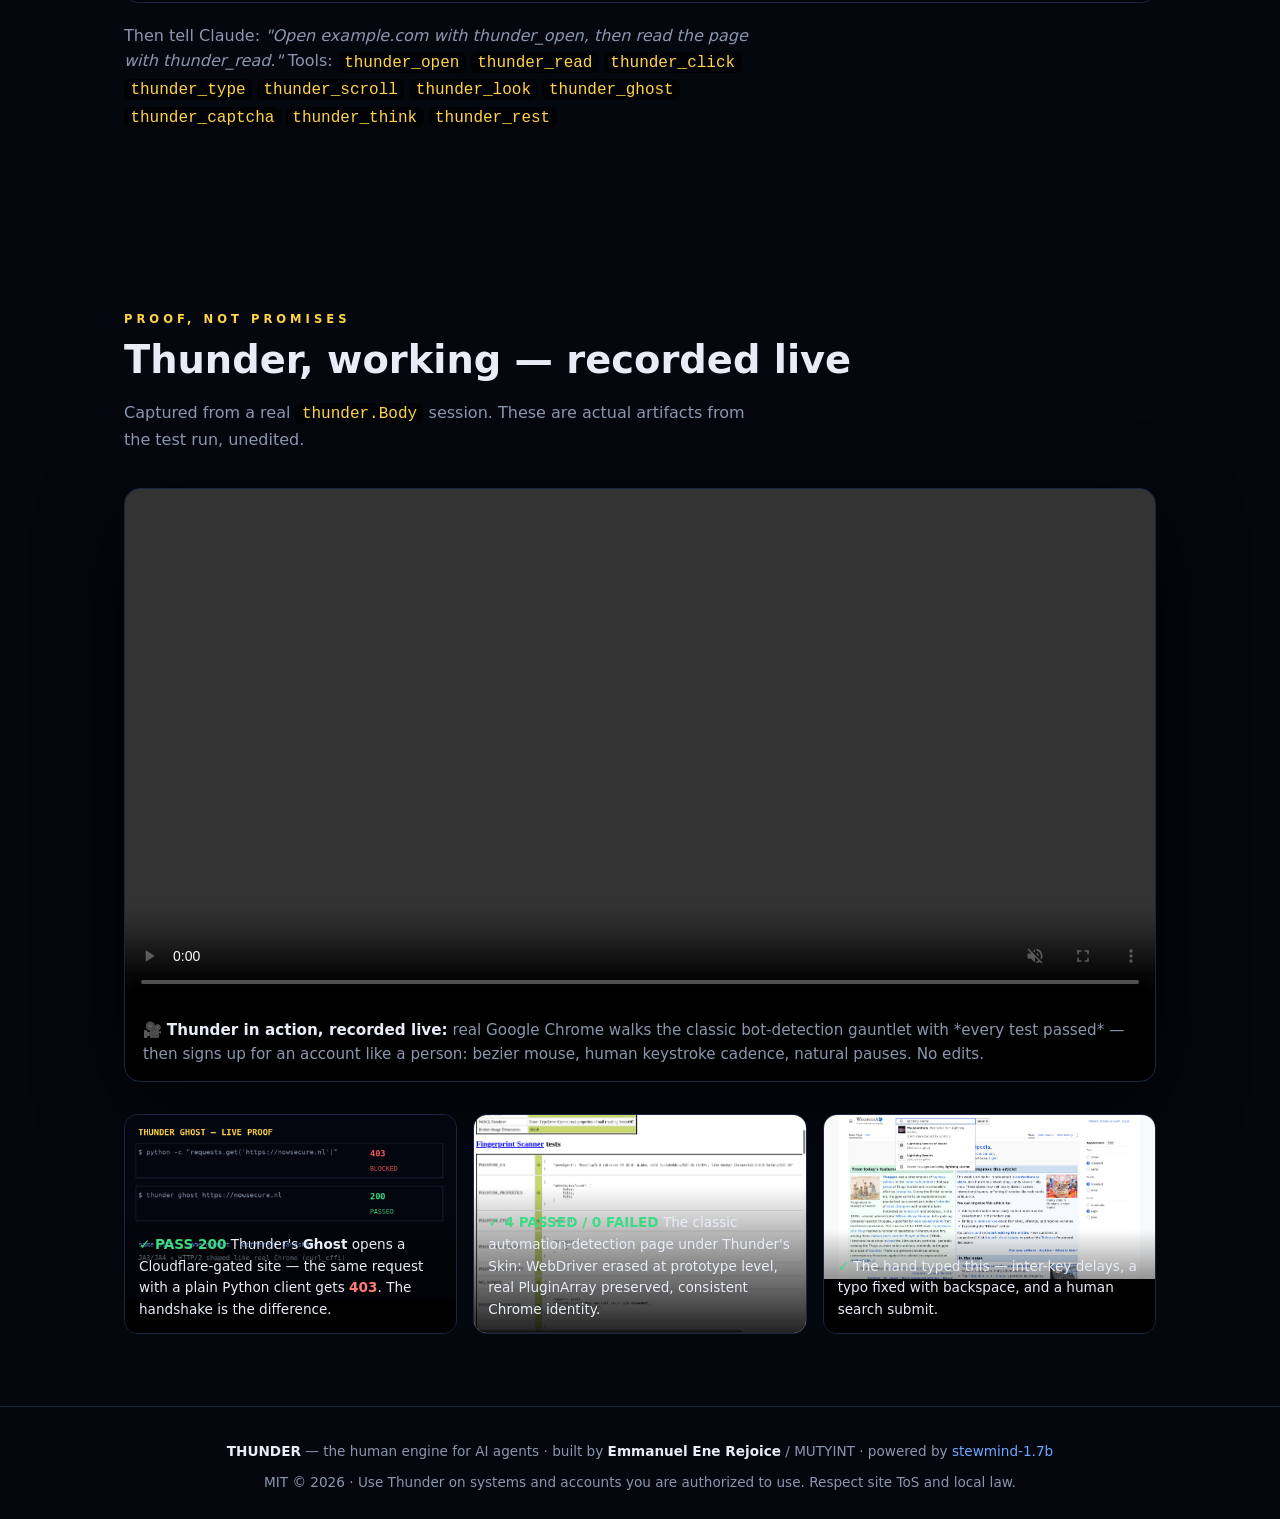
==== commit c09a42cd: "landing: Launch Thunder App button, nav, hosted MCP link" ====
--- a/index.html
+++ b/index.html
@@ -66,6 +66,14 @@
 </head>
 <body>
 <canvas id="storm"></canvas>
+<div id="topnav" style="position:fixed;top:0;left:0;right:0;z-index:50;display:flex;justify-content:space-between;align-items:center;padding:10px 18px;background:rgba(7,9,16,.82);backdrop-filter:blur(10px);border-bottom:1px solid var(--line)">
+  <b style="letter-spacing:2px">⚡ THUNDER</b>
+  <span style="display:flex;gap:10px;align-items:center">
+    <a href="#mcp" style="color:var(--dim);font-size:.85rem;text-decoration:none">MCP</a>
+    <a href="https://github.com/emmanuelerogian723-alt/thunder" target="_blank" style="color:var(--dim);font-size:.85rem;text-decoration:none">GitHub</a>
+    <a href="https://thunder-app-s94i.onrender.com/" style="background:var(--bolt);color:#111;font-weight:700;padding:7px 14px;border-radius:9px;text-decoration:none;font-size:.85rem">Open App →</a>
+  </span>
+</div>
 <header>
   <div class="wrap hero-in">
     <img class="logo float" src="assets/thunder-logo.png" alt="Thunder logo">
@@ -73,7 +81,8 @@
     <h1>THUNDER</h1>
     <p class="tag">The human engine for AI agents. A body, a skin, a human hand, a ghost, and a mind — so your agent works on the web like a person, not a bot.</p>
     <div class="cta">
-      <a class="btn primary" href="https://pypi.org/project/thunder-agent/" target="_blank">📦 Install from PyPI</a>
+      <a class="btn primary" id="launch-app" href="https://thunder-app-s94i.onrender.com/" style="font-size:1.05rem">⚡ Launch Thunder App</a>
+      <a class="btn ghost" href="https://pypi.org/project/thunder-agent/" target="_blank">📦 Install from PyPI</a>
       <a class="btn ghost" href="https://github.com/emmanuelerogian723-alt/thunder" target="_blank">⭐ Star on GitHub</a>
       <a class="btn ghost" href="#proofs">See it work ↓</a>
     </div>
@@ -119,6 +128,10 @@
 </section>
 
 <section id="mcp">
+<div class="wrap"><div class="note" style="margin-bottom:1.4rem"><b>Hosted MCP link (Claude web / any client):</b><br>
+<code id="mcpurl" style="color:var(--bolt);word-break:break-all">https://thunder-app-s94i.onrender.com/mcp</code>
+<button onclick="navigator.clipboard.writeText('https://thunder-app-s94i.onrender.com/mcp')" style="margin-left:8px;cursor:pointer">Copy</button><br>
+Claude → Settings → Connectors → Add custom connector → paste this link. Sign in at the <a href="https://thunder-app-s94i.onrender.com/" style="color:var(--bolt)">app</a> to get your personal token and see live video + recordings.</div></div>
   <div class="wrap">
     <div class="kicker">COPY THIS → CLAUDE USES THUNDER</div>
     <h2>Give any agent a human body — in 30 seconds</h2>
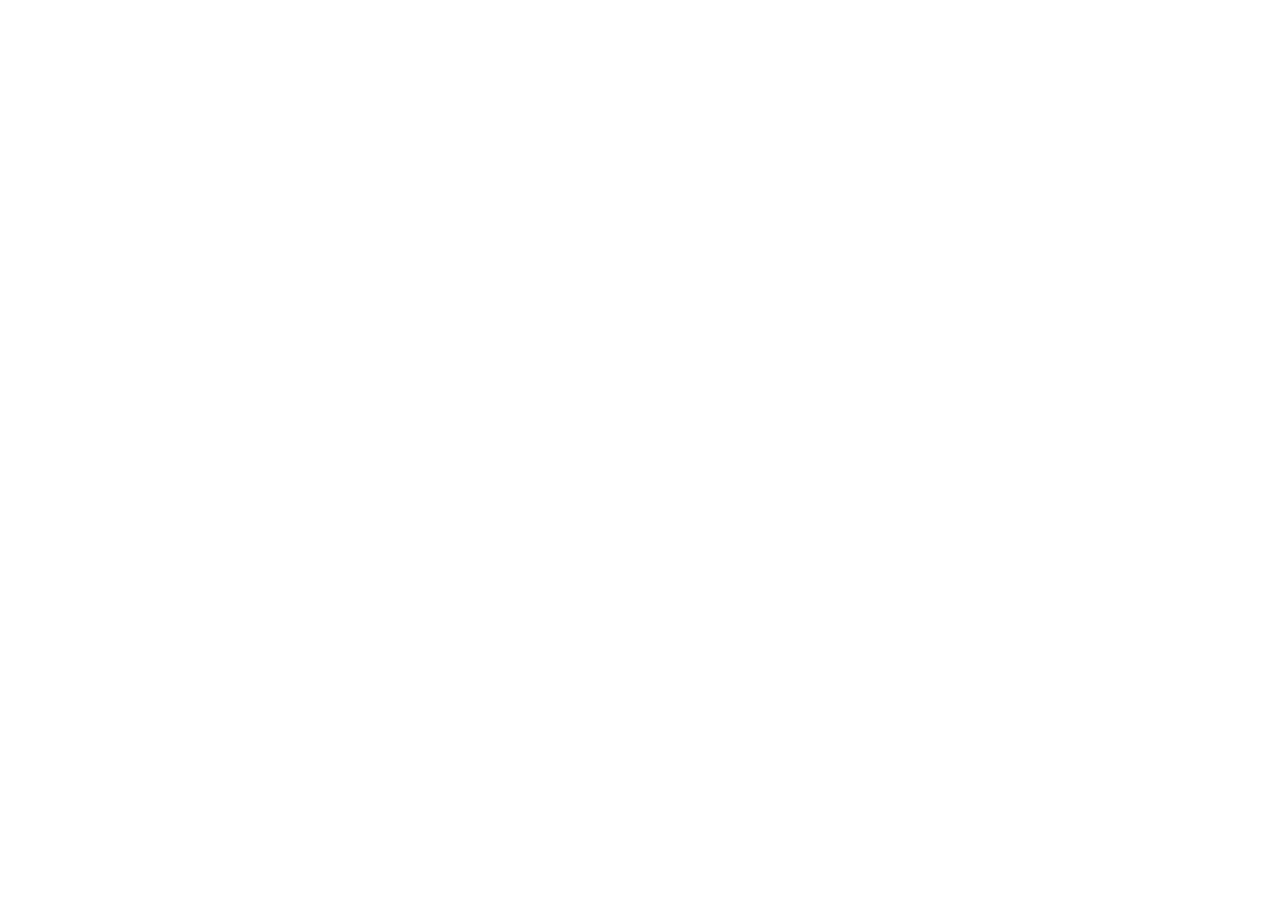
==== commit 7a1fcbe9: "landing now lives on the app domain: full redirect to https://thunder-app-s94i.onrender.com/" ====
--- a/index.html
+++ b/index.html
@@ -2,222 +2,17 @@
 <html lang="en">
 <head>
 <meta charset="utf-8">
-<meta name="viewport" content="width=device-width, initial-scale=1">
-<title>THUNDER — The Human Engine for AI Agents</title>
-<meta name="description" content="Thunder gives AI agents a human body: a stealth browser, a human hand, a browser-true TLS ghost, a CAPTCHA bridge, and a mind powered by stewmind-1.7b. MCP-native. Open source.">
-<link rel="icon" href="assets/thunder-logo.png">
-<style>
-  :root{
-    --bg:#05070f; --bg2:#0a0f1e; --panel:#0d1424; --line:#1b2740;
-    --txt:#e8ecf6; --dim:#8b96ad; --bolt:#ffd447; --volt:#6ea8ff; --ok:#3ddc84;
-    --mono: ui-monospace,Menlo,Consolas,monospace;
-  }
-  *{margin:0;padding:0;box-sizing:border-box}
-  html{scroll-behavior:smooth}
-  body{background:var(--bg);color:var(--txt);font-family:Inter,system-ui,-apple-system,Segoe UI,sans-serif;line-height:1.6;overflow-x:hidden}
-  .wrap{max-width:1080px;margin:0 auto;padding:0 24px}
-  a{color:var(--volt);text-decoration:none}
-  a:hover{color:var(--bolt)}
-  .kicker{letter-spacing:.35em;font-size:.72rem;color:var(--bolt);text-transform:uppercase;font-weight:700}
-  /* ── hero ─────────────────────────────── */
-  header{position:relative;min-height:92vh;display:flex;align-items:center;text-align:center;overflow:hidden}
-  #storm{position:absolute;inset:0;z-index:0}
-  .hero-in{position:relative;z-index:2;width:100%}
-  .hero-in img.logo{width:150px;border-radius:24px;box-shadow:0 0 90px rgba(255,212,71,.35);animation:pulse 4s ease-in-out infinite}
-  @keyframes pulse{50%{transform:scale(1.04);box-shadow:0 0 140px rgba(255,212,71,.55)}}
-  h1{font-size:clamp(2.4rem,7vw,4.6rem);font-weight:900;letter-spacing:.06em;margin:.5rem 0 .2rem;
-     background:linear-gradient(180deg,#fff 30%,#ffd447 90%);-webkit-background-clip:text;background-clip:text;color:transparent}
-  .tag{color:var(--dim);font-size:1.15rem;max-width:640px;margin:0 auto}
-  .cta{margin-top:2rem;display:flex;gap:14px;justify-content:center;flex-wrap:wrap}
-  .btn{padding:.9rem 1.6rem;border-radius:14px;font-weight:700;font-size:.95rem;transition:.2s;border:1px solid var(--line)}
-  .btn.primary{background:linear-gradient(135deg,#ffd447,#ff9c1a);color:#231a00;box-shadow:0 8px 40px rgba(255,180,40,.35)}
-  .btn.primary:hover{transform:translateY(-2px)}
-  .btn.ghost{background:var(--panel);color:var(--txt)}
-  .btn.ghost:hover{border-color:var(--bolt)}
-  .install{margin-top:1.6rem;display:inline-block;font-family:var(--mono);background:#000a; border:1px solid var(--line);padding:.7rem 1.2rem;border-radius:12px;color:var(--bolt);font-size:.95rem}
-  .badges{margin-top:1.2rem;color:var(--dim);font-size:.85rem}
-  /* ── sections ─────────────────────────── */
-  section{padding:72px 0}
-  h2{font-size:clamp(1.6rem,4vw,2.4rem);font-weight:850;margin-bottom:.6rem}
-  .sub{color:var(--dim);max-width:640px;margin-bottom:2.2rem}
-  .grid{display:grid;grid-template-columns:repeat(auto-fit,minmax(280px,1fr));gap:16px}
-  .card{background:var(--panel);border:1px solid var(--line);border-radius:18px;padding:22px;transition:.25s}
-  .card:hover{transform:translateY(-4px);border-color:#2b3f6e;box-shadow:0 18px 50px #0009}
-  .card .emoji{font-size:1.6rem}
-  .card h3{font-size:1.05rem;margin:.4rem 0 .3rem}
-  .card p{color:var(--dim);font-size:.92rem}
-  .tagchip{display:inline-block;font-family:var(--mono);font-size:.68rem;color:var(--bolt);border:1px solid #3a2f10;background:#191302;padding:.15rem .5rem;border-radius:99px;margin-top:.8rem}
-  pre{background:#02040a;border:1px solid var(--line);border-radius:14px;padding:18px;overflow:auto;font-family:var(--mono);font-size:.85rem;color:#c9d6f0;line-height:1.7}
-  code.inline{font-family:var(--mono);color:var(--bolt);background:#000a;padding:.1rem .4rem;border-radius:6px}
-  /* ── proofs ──────────────────────────── */
-  .shots{display:grid;grid-template-columns:repeat(auto-fit,minmax(260px,1fr));gap:16px}
-  .shot{position:relative;border-radius:14px;overflow:hidden;border:1px solid var(--line);background:#000}
-  .shot img,.shot video{width:100%;display:block}
-  .shot .cap{position:absolute;bottom:0;left:0;right:0;background:linear-gradient(transparent,#000d);padding:26px 14px 12px;font-size:.85rem}
-  .ok-chip{color:var(--ok);font-weight:700}
-  .fail-chip{color:#ff7a7a;font-weight:700}
-  video{filter:saturate(1.1)}
-  .note{border-left:3px solid var(--bolt);background:var(--panel);padding:16px 18px;border-radius:0 12px 12px 0;color:var(--dim);font-size:.9rem;margin-top:1.4rem}
-  footer{border-top:1px solid var(--line);padding:34px 0;color:var(--dim);font-size:.85rem;text-align:center}
-  footer b{color:var(--txt)}
-  .float{animation:float 7s ease-in-out infinite}
-  @keyframes float{50%{transform:translateY(-12px)}}
-</style>
+<title>THUNDER — moved to thunder-app-s94i.onrender.com</title>
+<meta name="description" content="Thunder — the human engine for AI agents. The landing has moved to its own app domain.">
+<link rel="canonical" href="https://thunder-app-s94i.onrender.com/">
+<meta http-equiv="refresh" content="0; url=https://thunder-app-s94i.onrender.com/">
+<style>body{background:#070910;color:#e8e8ef;font-family:system-ui;display:flex;min-height:100vh;align-items:center;justify-content:center;margin:0}
+.box{text-align:center}h1{letter-spacing:3px}a{color:#ffc107}</style>
 </head>
-<body>
-<canvas id="storm"></canvas>
-<div id="topnav" style="position:fixed;top:0;left:0;right:0;z-index:50;display:flex;justify-content:space-between;align-items:center;padding:10px 18px;background:rgba(7,9,16,.82);backdrop-filter:blur(10px);border-bottom:1px solid var(--line)">
-  <b style="letter-spacing:2px">⚡ THUNDER</b>
-  <span style="display:flex;gap:10px;align-items:center">
-    <a href="#mcp" style="color:var(--dim);font-size:.85rem;text-decoration:none">MCP</a>
-    <a href="https://github.com/emmanuelerogian723-alt/thunder" target="_blank" style="color:var(--dim);font-size:.85rem;text-decoration:none">GitHub</a>
-    <a href="https://thunder-app-s94i.onrender.com/" style="background:var(--bolt);color:#111;font-weight:700;padding:7px 14px;border-radius:9px;text-decoration:none;font-size:.85rem">Open App →</a>
-  </span>
-</div>
-<header>
-  <div class="wrap hero-in">
-    <img class="logo float" src="assets/thunder-logo.png" alt="Thunder logo">
-    <div class="kicker">MUTYINT · OPEN SOURCE · MCP-NATIVE</div>
-    <h1>THUNDER</h1>
-    <p class="tag">The human engine for AI agents. A body, a skin, a human hand, a ghost, and a mind — so your agent works on the web like a person, not a bot.</p>
-    <div class="cta">
-      <a class="btn primary" id="launch-app" href="https://thunder-app-s94i.onrender.com/" style="font-size:1.05rem">⚡ Launch Thunder App</a>
-      <a class="btn ghost" href="https://pypi.org/project/thunder-agent/" target="_blank">📦 Install from PyPI</a>
-      <a class="btn ghost" href="https://github.com/emmanuelerogian723-alt/thunder" target="_blank">⭐ Star on GitHub</a>
-      <a class="btn ghost" href="#proofs">See it work ↓</a>
-    </div>
-    <div class="install">pip install thunder-agent</div>
-    <div class="badges">MIT license · pairs with any model · stewmind-1.7b inside · Nigeria 🇳🇬</div>
-  </div>
-</header>
-
-<section id="layers">
-  <div class="wrap">
-    <div class="kicker">WHAT THUNDER IS</div>
-    <h2>Seven layers of a human-shaped agent</h2>
-    <p class="sub">Every layer is real code, installable today. No dashboards to babysit — one library, one MCP server.</p>
-    <div class="grid">
-      <div class="card"><div class="emoji">🦾</div><h3>Body</h3><p>A persistent stealth browser session. Same cookies, same screen, same history — a returning human, not a new visitor.</p><span class="tagchip">thunder.Body</span></div>
-      <div class="card"><div class="emoji">🎭</div><h3>Skin</h3><p>A consistent device fingerprint: UA, platform, screen, WebGL, canvas noise — generated from real-world distributions, saved per profile.</p><span class="tagchip">thunder.Skin</span></div>
-      <div class="card"><div class="emoji">✋</div><h3>Human hand</h3><p>Bézier mouse paths with overshoot and micro-corrections, Fitts-law clicks, lognormal keystrokes, rare typos fixed with backspace, eased scroll.</p><span class="tagchip">thunder.Hand</span></div>
-      <div class="card"><div class="emoji">👻</div><h3>Ghost</h3><p>A real browser's TLS (JA3/JA4) and HTTP/2 handshake with zero browser weight — for the fetches that don't need JavaScript.</p><span class="tagchip">thunder.Ghost</span></div>
-      <div class="card"><div class="emoji">🧠</div><h3>Mind</h3><p>Powered by <a href="https://huggingface.co/Erog0291/stewmind-1.7b" target="_blank">stewmind-1.7b</a> — and pairs with ANY model: Ollama, LM Studio, vLLM, GPT, or fully offline.</p><span class="tagchip">StewMind</span></div>
-      <div class="card"><div class="emoji">👁️</div><h3>Vision</h3><p>Screenshots routed to any vision model you choose. The body's eyes become understanding.</p><span class="tagchip">describe_image()</span></div>
-      <div class="card"><div class="emoji">🛡️</div><h3>CAPTCHA bridge</h3><p>Senses every challenge on a page, avoids most with skin + hand, and plugs into your own solver key for your own accounts.</p><span class="tagchip">thunder.captcha</span></div>
-      <div class="card"><div class="emoji">🔌</div><h3>MCP server</h3><p>Claude Desktop, Cursor, STEW — any MCP client can drive the body with ten human tools.</p><span class="tagchip">thunder serve</span></div>
-    </div>
-  </div>
-</section>
-
-<section id="pair">
-  <div class="wrap">
-    <div class="kicker">RUNS ANYWHERE · PAIRS WITH ANYTHING</div>
-    <h2>Your model, your hardware, your rules</h2>
-    <p class="sub">Thunder runs fully local — pair it with Ollama or LM Studio and it never touches the cloud. Or point it at any OpenAI-compatible endpoint.</p>
-    <pre>from thunder.mind import StewMind
-
-mind = StewMind.backend_ollama("stewmind:1.7b")    # fully offline
-mind = StewMind(endpoint="http://localhost:1234/v1")   # LM Studio / vLLM
-mind = StewMind.backend_huggingface()              # stewmind on HF
-mind = StewMind.backend_local()                     # transformers, offline
-
-plan = mind.think(goal="log in and download the invoice",
-                  page=await body.read())
-# {"action": "type", "target": "#email", "value": "…", "reason": "…"}</pre>
-  </div>
-</section>
-
-<section id="mcp">
-<div class="wrap"><div class="note" style="margin-bottom:1.4rem"><b>Hosted MCP link (Claude web / any client):</b><br>
-<code id="mcpurl" style="color:var(--bolt);word-break:break-all">https://thunder-app-s94i.onrender.com/mcp</code>
-<button onclick="navigator.clipboard.writeText('https://thunder-app-s94i.onrender.com/mcp')" style="margin-left:8px;cursor:pointer">Copy</button><br>
-Claude → Settings → Connectors → Add custom connector → paste this link. Sign in at the <a href="https://thunder-app-s94i.onrender.com/" style="color:var(--bolt)">app</a> to get your personal token and see live video + recordings.</div></div>
-  <div class="wrap">
-    <div class="kicker">COPY THIS → CLAUDE USES THUNDER</div>
-    <h2>Give any agent a human body — in 30 seconds</h2>
-    <p class="sub">Verified live: initialize ✓ · tools/list ✓ · thunder_open ✓ · thunder_ghost ✓. Paste this into your Claude Desktop (or any MCP client) config and Thunder becomes your agent's body:</p>
-    <div class="copypaste"><pre id="mcpcfg">{
-  "mcpServers": {
-    "thunder": {
-      "command": "pip",
-      "args": ["run", "--with", "thunder-agent", "python", "-m", "thunder.mcp_server"]
-    }
-  }
-}</pre><button class="copybtn" onclick="copyCfg()">📋 Copy MCP config</button></div>
-    <p class="sub" style="margin-top:1.2rem">Then tell Claude: <i>"Open example.com with thunder_open, then read the page with thunder_read."</i> Tools: <code class="inline">thunder_open</code> <code class="inline">thunder_read</code> <code class="inline">thunder_click</code> <code class="inline">thunder_type</code> <code class="inline">thunder_scroll</code> <code class="inline">thunder_look</code> <code class="inline">thunder_ghost</code> <code class="inline">thunder_captcha</code> <code class="inline">thunder_think</code> <code class="inline">thunder_rest</code></p>
-  </div>
-  <style>
-    .copypaste{position:relative}
-    .copybtn{position:absolute;top:10px;right:10px;background:#0d1424;border:1px solid #1b2740;color:#ffd447;padding:.45rem .9rem;border-radius:10px;font-weight:700;cursor:pointer;font-size:.82rem}
-    .copybtn:hover{border-color:#ffd447}
-  </style>
-  <script>
-    function copyCfg(){
-      navigator.clipboard.writeText(document.getElementById('mcpcfg').textContent.trim());
-      const b=document.querySelector('.copybtn'); b.textContent='✓ Copied!';
-      setTimeout(()=>b.textContent='📋 Copy MCP config',1600);
-    }
-  </script>
-</section></section>
-
-<section id="proofs">
-  <div class="wrap">
-    <div class="kicker">PROOF, NOT PROMISES</div>
-    <h2>Thunder, working — recorded live</h2>
-    <p class="sub">Captured from a real <code class="inline">thunder.Body</code> session. These are actual artifacts from the test run, unedited.</p>
-    <div class="bigvideo">
-      <video src="assets/thunder_action.mp4" controls muted playsinline loop></video>
-      <p class="vidcap">🎥 <b>Thunder in action, recorded live:</b> real Google Chrome walks the classic bot-detection gauntlet with *every test passed* — then signs up for an account like a person: bezier mouse, human keystroke cadence, natural pauses. No edits.</p>
-    </div>
-    <style>
-      .bigvideo{margin:1.4rem 0 2rem;border-radius:16px;overflow:hidden;border:1px solid #1b2740;background:#000;box-shadow:0 24px 80px #000a}
-      .bigvideo video{width:100%;display:block;min-height:auto}
-      .vidcap{color:#8b96ad;font-size:.95rem;padding:14px 18px;margin:0}
-      .vidcap b{color:#e8ecf6}
-    </style>
-    <div class="shots">
-      <div class="shot"><img src="assets/proof_cloudflare.png" alt="ghost vs plain client"><div class="cap"><span class="ok-chip">✓ PASS 200</span> Thunder's <b>Ghost</b> opens a Cloudflare-gated site — the same request with a plain Python client gets <span class="fail-chip">403</span>. The handshake is the difference.</div></div>
-      <div class="shot"><img src="assets/proof_detection_pass.png" alt="detection page all passed"><div class="cap"><span class="ok-chip">✓ 4 PASSED / 0 FAILED</span> The classic automation-detection page under Thunder's Skin: WebDriver erased at prototype level, real PluginArray preserved, consistent Chrome identity.</div></div>
-      <div class="shot"><img src="assets/proof_hand.png" alt="human hand typing"><div class="cap"><span class="ok-chip">✓</span> The hand typed this — inter-key delays, a typo fixed with backspace, and a human search submit.</div></div>
-    </div></section>
-
-<footer>
-  <div class="wrap">
-    <p><b>THUNDER</b> — the human engine for AI agents · built by <b>Emmanuel Ene Rejoice</b> / MUTYINT · powered by <a href="https://huggingface.co/Erog0291/stewmind-1.7b" target="_blank">stewmind-1.7b</a></p>
-    <p style="margin-top:.6rem">MIT © 2026 · Use Thunder on systems and accounts you are authorized to use. Respect site ToS and local law.</p>
-  </div>
-</footer>
-
-<script>
-// ── animated storm behind the hero ──────────────────────────
-const cv = document.getElementById('storm'), ctx = cv.getContext('2d');
-let bolts = [], W, H;
-function resize(){ W = cv.width = innerWidth; H = cv.height = document.querySelector('header').offsetHeight; }
-addEventListener('resize', resize); resize();
-function spawnBolt(){
-  const x = Math.random()*W;
-  const pts = [[x, 0]]; let px = x, py = 0;
-  while (py < H){ py += 24 + Math.random()*40; px += (Math.random()-0.5)*70; pts.push([px, py]); }
-  bolts.push({pts, life: 1});
-  if (Math.random() < 0.4) setTimeout(spawnBolt, 90);
-}
-function tick(){
-  ctx.clearRect(0,0,W,H);
-  ctx.globalCompositeOperation = 'lighter';
-  bolts = bolts.filter(b => b.life > 0);
-  for (const b of bolts){
-    ctx.beginPath();
-    b.pts.forEach(([x,y],i) => i ? ctx.lineTo(x,y) : ctx.moveTo(x,y));
-    ctx.strokeStyle = `rgba(255,212,71,${b.life*0.55})`;
-    ctx.lineWidth = 2; ctx.shadowColor = '#ffd447'; ctx.shadowBlur = 18;
-    ctx.stroke();
-    b.life -= 0.03;
-  }
-  ctx.shadowBlur = 0;
-  requestAnimationFrame(tick);
-}
-setInterval(() => Math.random() < 0.5 && spawnBolt(), 900);
-tick();
-</script>
-</body>
+<body><div class="box">
+<h1>⚡ THUNDER</h1>
+<p>Thunder has moved to its own home.</p>
+<p><a href="https://thunder-app-s94i.onrender.com/">Redirecting… tap here if nothing happens</a></p>
+<script>location.replace("https://thunder-app-s94i.onrender.com/");</script>
+</div></body>
 </html>
